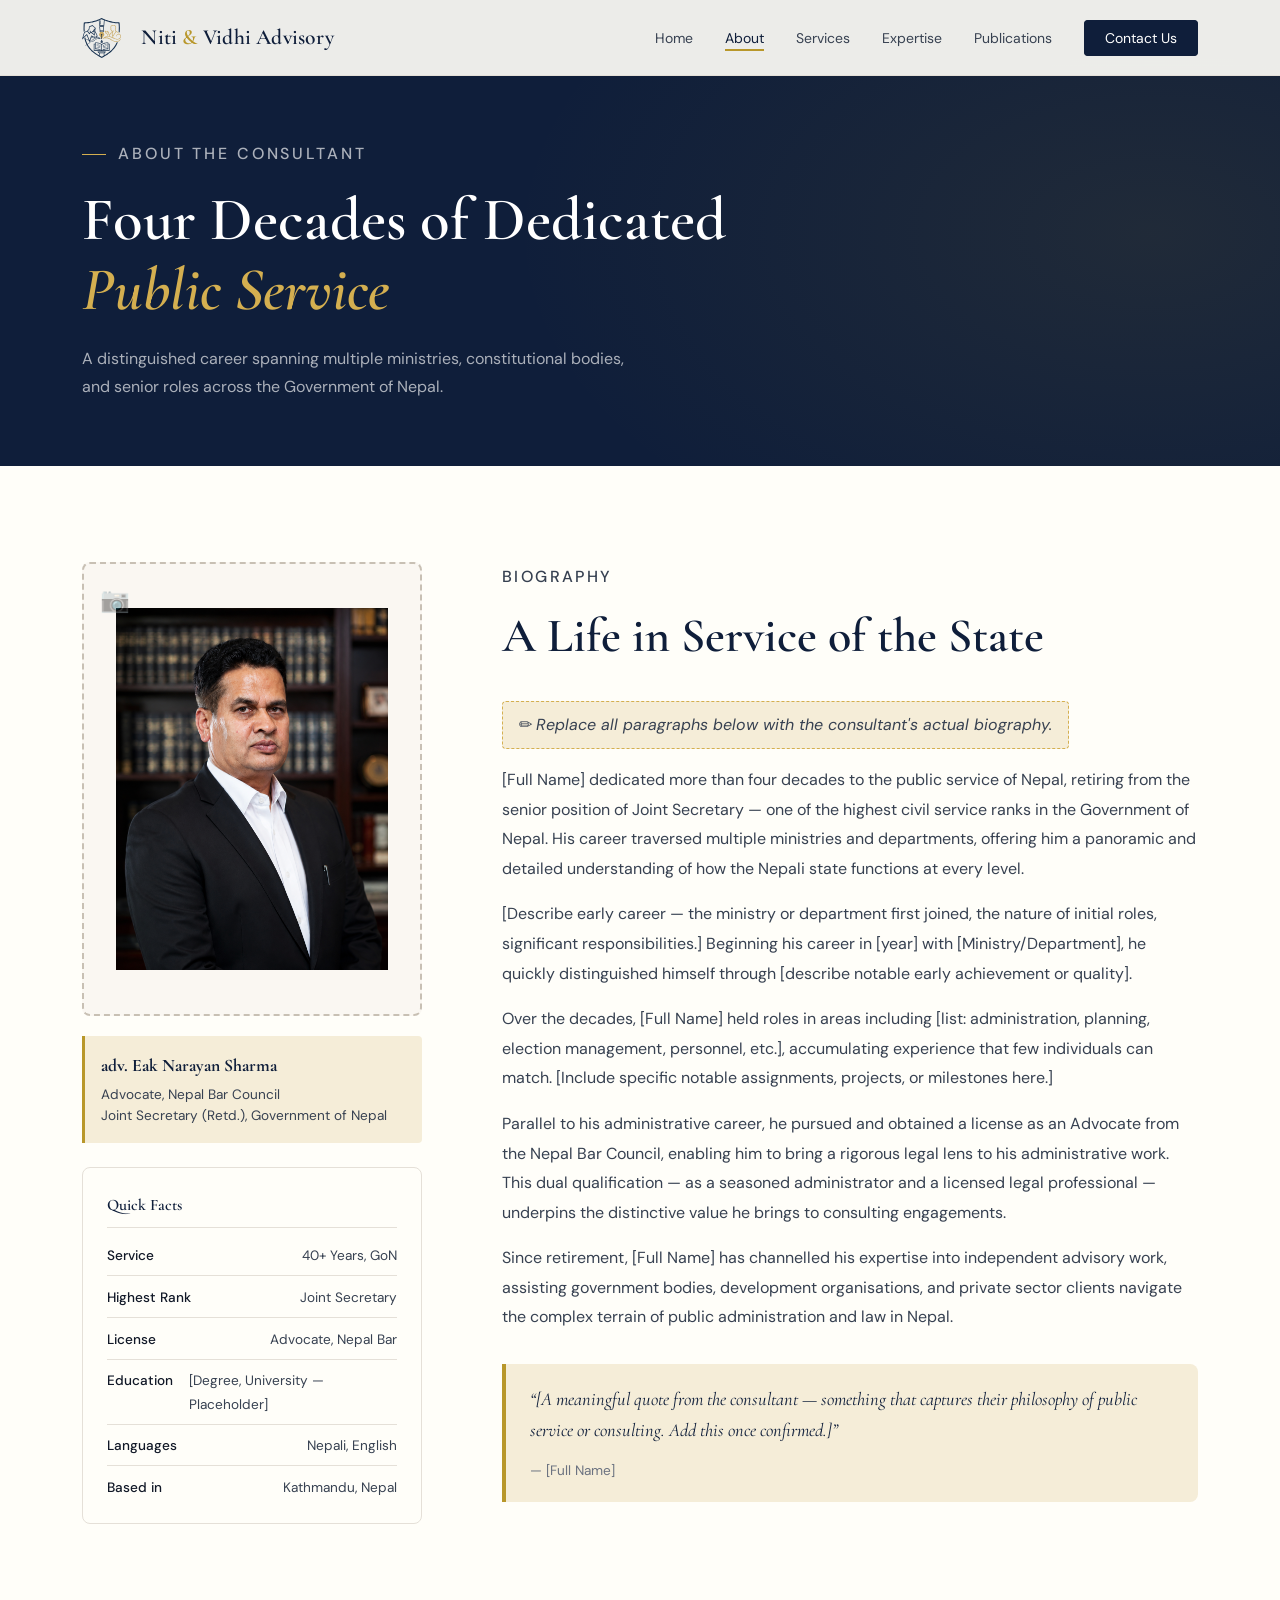
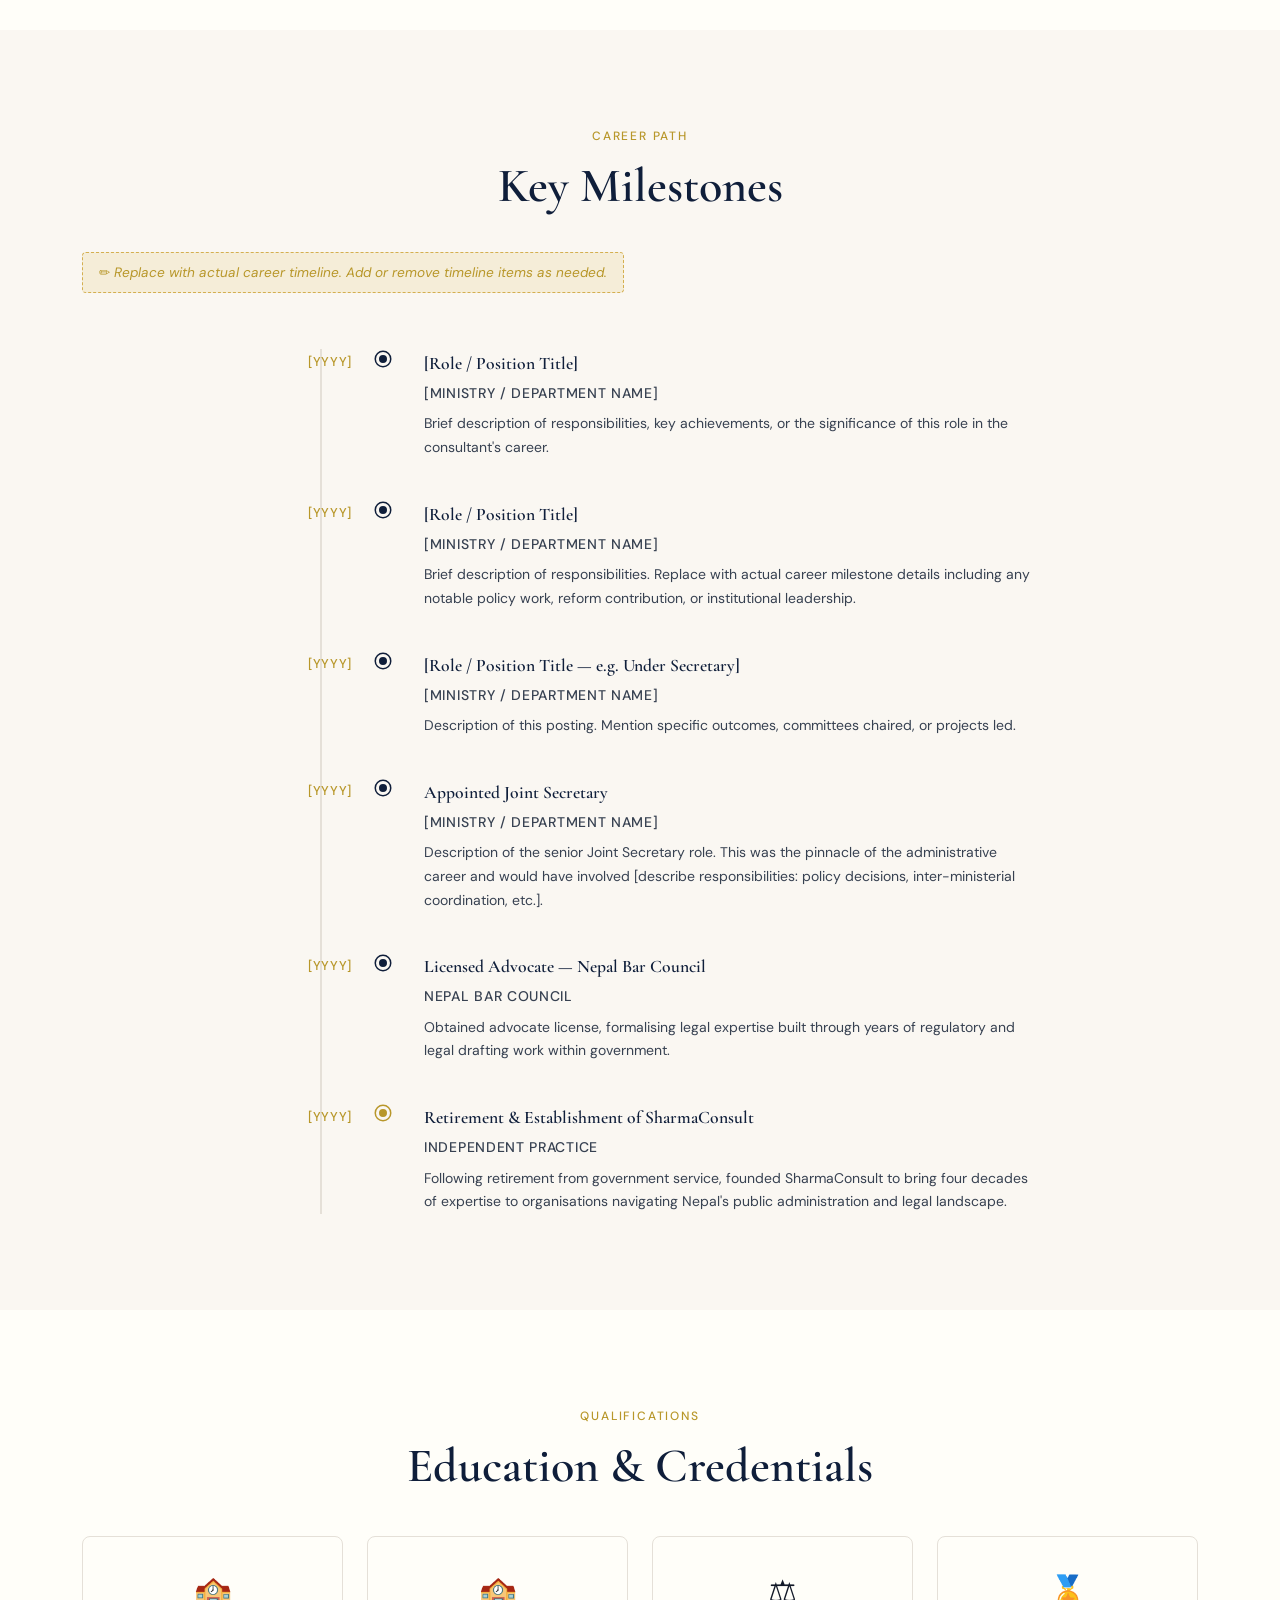
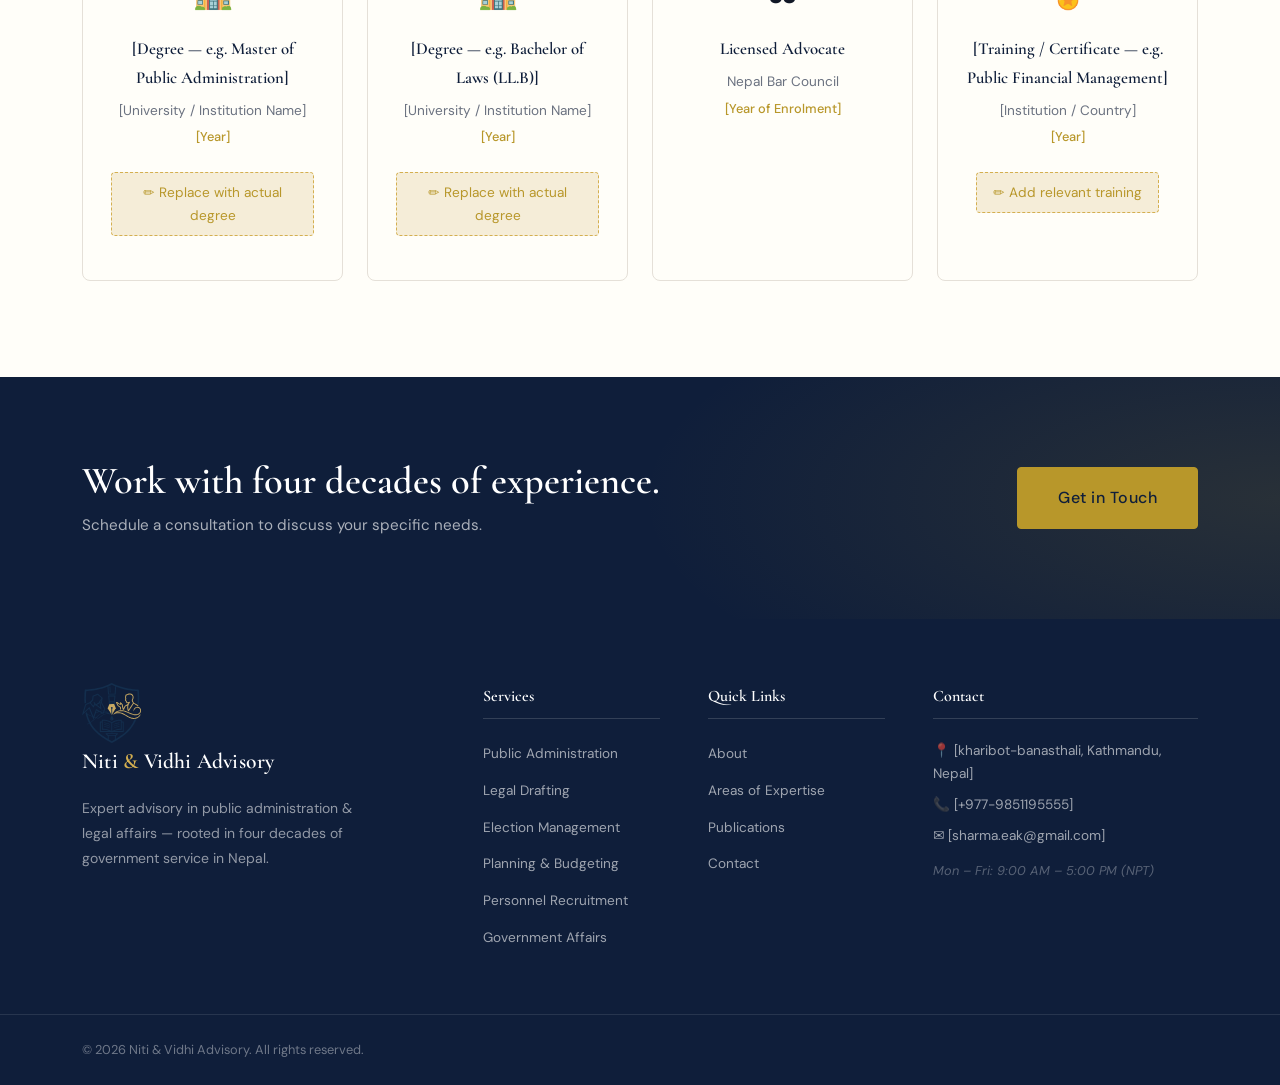
==== pages/about.html @ 0cc8df4c "Add files via upload" ====
<!DOCTYPE html>
<html lang="en">
<head>
  <meta charset="UTF-8" />
  <meta name="viewport" content="width=device-width, initial-scale=1.0" />
  <title>About — Sharma Consult</title>
  <link rel="preconnect" href="https://fonts.googleapis.com" />
  <link href="https://fonts.googleapis.com/css2?family=Cormorant+Garamond:ital,wght@0,400;0,500;0,600;0,700;1,400;1,600&family=DM+Sans:wght@300;400;500&display=swap" rel="stylesheet" />
  <link rel="stylesheet" href="../css/style.css" />
  <link rel="stylesheet" href="../css/pages.css" />
</head>
<body>

  <header class="site-header" id="site-header">
    <nav class="nav-container">
      
      <a href="/index.html" class="logo">
      <img src="/assets/small_logo.svg" alt="Niti & Vidhi Advisory Logo" class="logo-image">
      <span class="logo-text">Niti <span class="logo-accent">&</span> Vidhi Advisory</span>
      </a>
      <!--<a href="index.html" class="logo">
        <span class="logo-mark">&#x2767;</span>
        <span class="logo-text">Sharma<span class="logo-accent">Consult</span></span>
      </a>-->
      <ul class="nav-links" id="nav-links">
        <li><a href="/index.html" class="nav-link active">Home</a></li>
        <li><a href="/pages/about.html" class="nav-link">About</a></li>
        <li><a href="/pages/services.html" class="nav-link">Services</a></li>
        <li><a href="/pages/expertise.html" class="nav-link">Expertise</a></li>
        <li><a href="/pages/publications.html" class="nav-link">Publications</a></li>
        <li><a href="/pages/contact.html" class="nav-link cta-nav">Contact Us</a></li>
      </ul>
      <button class="hamburger" id="hamburger" aria-label="Toggle menu">
        <span></span><span></span><span></span>
      </button>
    </nav>
  </header>

  <main>
    <!-- PAGE BANNER -->
    <section class="page-banner">
      <div class="container">
        <p class="page-banner-label">About the Consultant</p>
        <h1>Four Decades of Dedicated<br /><em style="color: var(--gold-light);">Public Service</em></h1>
        <p>A distinguished career spanning multiple ministries, constitutional bodies, and senior roles across the Government of Nepal.</p>
      </div>
    </section>

    <!-- BIOGRAPHY -->
    <section class="section">
      <div class="container two-col">
        <div class="about-img-col">
          <div class="portrait-placeholder" style="aspect-ratio: 3/4;">
            <div class="portrait-inner">
              <img src="/assets/portrait.png" alt="[adv. Eak Naryan Sharma], Joint Secretary (Retd.)" />
            </div>
          </div>
          <div class="portrait-caption">
            <strong>adv. Eak Narayan Sharma</strong>
            Advocate, Nepal Bar Council<br />
            Joint Secretary (Retd.), Government of Nepal
          </div>

          <!-- SIDEBAR: Quick Facts -->
          <div class="sidebar-card">
            <h4>Quick Facts</h4>
            <ul class="fact-list">
              <li><span class="fact-label">Service</span><span>40+ Years, GoN</span></li>
              <li><span class="fact-label">Highest Rank</span><span>Joint Secretary</span></li>
              <li><span class="fact-label">License</span><span>Advocate, Nepal Bar</span></li>
              <li><span class="fact-label">Education</span><span>[Degree, University — Placeholder]</span></li>
              <li><span class="fact-label">Languages</span><span>Nepali, English</span></li>
              <li><span class="fact-label">Based in</span><span>Kathmandu, Nepal</span></li>
            </ul>
          </div>
        </div>

        <div class="about-text-col">
          <p class="section-label">Biography</p>
          <h2 class="section-heading">A Life in Service of the State</h2>

          <p class="placeholder-note">✏️ <em>Replace all paragraphs below with the consultant's actual biography.</em></p>

          <p>
            [Full Name] dedicated more than four decades to the public service of Nepal, retiring from the senior position of Joint Secretary — one of the highest civil service ranks in the Government of Nepal. His career traversed multiple ministries and departments, offering him a panoramic and detailed understanding of how the Nepali state functions at every level.
          </p>
          <p>
            [Describe early career — the ministry or department first joined, the nature of initial roles, significant responsibilities.] Beginning his career in [year] with [Ministry/Department], he quickly distinguished himself through [describe notable early achievement or quality].
          </p>
          <p>
            Over the decades, [Full Name] held roles in areas including [list: administration, planning, election management, personnel, etc.], accumulating experience that few individuals can match. [Include specific notable assignments, projects, or milestones here.]
          </p>
          <p>
            Parallel to his administrative career, he pursued and obtained a license as an Advocate from the Nepal Bar Council, enabling him to bring a rigorous legal lens to his administrative work. This dual qualification — as a seasoned administrator and a licensed legal professional — underpins the distinctive value he brings to consulting engagements.
          </p>
          <p>
            Since retirement, [Full Name] has channelled his expertise into independent advisory work, assisting government bodies, development organisations, and private sector clients navigate the complex terrain of public administration and law in Nepal.
          </p>

          <blockquote class="pull-quote">
            &ldquo;[A meaningful quote from the consultant — something that captures their philosophy of public service or consulting. Add this once confirmed.]&rdquo;
            <cite>— [Full Name]</cite>
          </blockquote>
        </div>
      </div>
    </section>

    <!-- CAREER TIMELINE -->
    <section class="section bg-muted">
      <div class="container">
        <p class="section-label center">Career Path</p>
        <h2 class="section-heading center">Key Milestones</h2>
        <p class="placeholder-note center">✏️ <em>Replace with actual career timeline. Add or remove timeline items as needed.</em></p>

        <div class="timeline">

          <div class="timeline-item">
            <div class="timeline-year">[YYYY]</div>
            <div class="timeline-dot"></div>
            <div class="timeline-content">
              <h4>[Role / Position Title]</h4>
              <p class="timeline-org">[Ministry / Department Name]</p>
              <p>Brief description of responsibilities, key achievements, or the significance of this role in the consultant's career.</p>
            </div>
          </div>

          <div class="timeline-item">
            <div class="timeline-year">[YYYY]</div>
            <div class="timeline-dot"></div>
            <div class="timeline-content">
              <h4>[Role / Position Title]</h4>
              <p class="timeline-org">[Ministry / Department Name]</p>
              <p>Brief description of responsibilities. Replace with actual career milestone details including any notable policy work, reform contribution, or institutional leadership.</p>
            </div>
          </div>

          <div class="timeline-item">
            <div class="timeline-year">[YYYY]</div>
            <div class="timeline-dot"></div>
            <div class="timeline-content">
              <h4>[Role / Position Title — e.g. Under Secretary]</h4>
              <p class="timeline-org">[Ministry / Department Name]</p>
              <p>Description of this posting. Mention specific outcomes, committees chaired, or projects led.</p>
            </div>
          </div>

          <div class="timeline-item">
            <div class="timeline-year">[YYYY]</div>
            <div class="timeline-dot"></div>
            <div class="timeline-content">
              <h4>Appointed Joint Secretary</h4>
              <p class="timeline-org">[Ministry / Department Name]</p>
              <p>Description of the senior Joint Secretary role. This was the pinnacle of the administrative career and would have involved [describe responsibilities: policy decisions, inter-ministerial coordination, etc.].</p>
            </div>
          </div>

          <div class="timeline-item">
            <div class="timeline-year">[YYYY]</div>
            <div class="timeline-dot"></div>
            <div class="timeline-content">
              <h4>Licensed Advocate — Nepal Bar Council</h4>
              <p class="timeline-org">Nepal Bar Council</p>
              <p>Obtained advocate license, formalising legal expertise built through years of regulatory and legal drafting work within government.</p>
            </div>
          </div>

          <div class="timeline-item timeline-item--last">
            <div class="timeline-year">[YYYY]</div>
            <div class="timeline-dot timeline-dot--gold"></div>
            <div class="timeline-content">
              <h4>Retirement &amp; Establishment of SharmaConsult</h4>
              <p class="timeline-org">Independent Practice</p>
              <p>Following retirement from government service, founded SharmaConsult to bring four decades of expertise to organisations navigating Nepal's public administration and legal landscape.</p>
            </div>
          </div>

        </div>
      </div>
    </section>

    <!-- EDUCATION & CREDENTIALS -->
    <section class="section">
      <div class="container">
        <p class="section-label center">Qualifications</p>
        <h2 class="section-heading center">Education &amp; Credentials</h2>
        <div class="creds-grid">
          <div class="cred-card">
            <div class="cred-icon">&#127979;</div>
            <h4>[Degree — e.g. Master of Public Administration]</h4>
            <p class="cred-inst">[University / Institution Name]</p>
            <p class="cred-year">[Year]</p>
            <p class="placeholder-note">✏️ Replace with actual degree</p>
          </div>
          <div class="cred-card">
            <div class="cred-icon">&#127979;</div>
            <h4>[Degree — e.g. Bachelor of Laws (LL.B)]</h4>
            <p class="cred-inst">[University / Institution Name]</p>
            <p class="cred-year">[Year]</p>
            <p class="placeholder-note">✏️ Replace with actual degree</p>
          </div>
          <div class="cred-card">
            <div class="cred-icon">&#9878;</div>
            <h4>Licensed Advocate</h4>
            <p class="cred-inst">Nepal Bar Council</p>
            <p class="cred-year">[Year of Enrolment]</p>
          </div>
          <div class="cred-card">
            <div class="cred-icon">&#127941;</div>
            <h4>[Training / Certificate — e.g. Public Financial Management]</h4>
            <p class="cred-inst">[Institution / Country]</p>
            <p class="cred-year">[Year]</p>
            <p class="placeholder-note">✏️ Add relevant training</p>
          </div>
        </div>
      </div>
    </section>

    <!-- CTA -->
    <section class="cta-banner">
      <div class="container cta-inner">
        <div>
          <h2 class="cta-heading">Work with four decades of experience.</h2>
          <p class="cta-sub">Schedule a consultation to discuss your specific needs.</p>
        </div>
        <a href="contact.html" class="btn btn-primary btn-large">Get in Touch</a>
      </div>
    </section>
  </main>

  <footer class="site-footer">
    <div class="container footer-grid">
      <div class="footer-brand">
        <a href="/index.html" class="logo-footer">
          <img src="/assets/small_logo.svg" alt="Niti & Vidhi Advisory Logo" class="logo-image-footer">
          <span class="logo-text">Niti <span class="logo-accent">&</span> Vidhi Advisory</span>
        </a>      
        <p class="footer-tagline">Expert advisory in public administration &amp; legal affairs — rooted in four decades of government service in Nepal.</p>
      </div>
      <div class="footer-col">
        <h4>Services</h4>
        <ul>
          <li><a href="/pages/services.html#administration">Public Administration</a></li>
          <li><a href="/pages/services.html#legal">Legal Drafting</a></li>
          <li><a href="/pages/services.html#election">Election Management</a></li>
          <li><a href="/pages/services.html#planning">Planning &amp; Budgeting</a></li>
          <li><a href="/pages/services.html#recruitment">Personnel Recruitment</a></li>
          <li><a href="/pages/services.html#government-affairs">Government Affairs</a></li>
        </ul>
      </div>
      <div class="footer-col">
        <h4>Quick Links</h4>
        <ul>
          <li><a href="/pages/about.html">About</a></li>
          <li><a href="/pages/expertise.html">Areas of Expertise</a></li>
          <li><a href="/pages/publications.html">Publications</a></li>
          <li><a href="/pages/contact.html">Contact</a></li>
        </ul>
      </div>
      <div class="footer-col footer-contact">
        <h4>Contact</h4>
        <p>&#128205; [kharibot-banasthali, Kathmandu, Nepal]</p>
        <p>&#128222; [+977-9851195555]</p>
        <p>&#9993; [sharma.eak@gmail.com]</p>
        <p class="footer-hours">Mon – Fri: 9:00 AM – 5:00 PM (NPT)</p>
      </div>
    </div>
    <div class="footer-bottom">
      <div class="container footer-bottom-inner">
        <p>&copy; 2026 Niti & Vidhi Advisory. All rights reserved.</p>
    
      </div>
    </div>
  </footer>

  <script src="../js/main.js"></script>
</body>
</html>
---- css/style.css ----
/* ============================================================
   NEPGOV CONSULT — Main Stylesheet
   Aesthetic: Refined Editorial | Deep Navy × Warm Gold
   Fonts: Cormorant Garamond (headings) + DM Sans (body)
   ============================================================ */

/* ---- RESET & BASE ---- */
*, *::before, *::after { box-sizing: border-box; margin: 0; padding: 0; }

:root {
  --navy:        #0F1E3A;
  --navy-mid:    #1A3160;
  --navy-light:  #253E72;
  --gold:        #B8972A;
  --gold-light:  #D4AF50;
  --gold-pale:   #F5EDD8;
  --cream:       #FAF7F2;
  --warm-white:  #FFFEF9;
  --text-dark:   #111827;
  --text-mid:    #374151;
  --text-muted:  #6B7280;
  --border:      #E5E0D8;
  --border-dark: #C8C0B4;

  --ff-serif: 'Cormorant Garamond', Georgia, serif;
  --ff-sans:  'DM Sans', system-ui, sans-serif;

  --section-pad: 6rem 0;
  --container-max: 1180px;
  --nav-h: 76px;

  --radius-sm: 4px;
  --radius-md: 8px;
  --radius-lg: 16px;

  --shadow-sm:  0 2px 8px rgba(15,30,58,0.08);
  --shadow-md:  0 6px 24px rgba(15,30,58,0.12);
  --shadow-lg:  0 16px 48px rgba(15,30,58,0.16);

  --transition: 0.28s cubic-bezier(0.4, 0, 0.2, 1);
}

html { scroll-behavior: smooth; font-size: 16px; }

.logo {
  display: flex;
  align-items: center; /* Centers the logo image and text vertically */
  text-decoration: none;
}

.logo-image {
  height: 40px;       /* Adjust this height to match your navbar size */
  width: auto;        /* Keeps the aspect ratio perfectly proportional */
  margin-right: 12px; /* Adds a clean space between the logo and the text */
}
.logo-image-footer {
  height: 60px;       /* Adjust this height to match your navbar size */
  width: auto;        /* Keeps the aspect ratio perfectly proportional */;
}

body {
  font-family: var(--ff-sans);
  color: var(--text-dark);
  background: var(--warm-white);
  line-height: 1.7;
  -webkit-font-smoothing: antialiased;
}

img { max-width: 100%; display: block; }
a { color: inherit; text-decoration: none; }
ul { list-style: none; }

/* ---- UTILITY ---- */
.container {
  max-width: var(--container-max);
  margin: 0 auto;
  padding: 0 2rem;
}
.section { padding: var(--section-pad); }
.bg-muted { background: var(--cream); }
.center { text-align: center; }

.section-label {
  font-family: var(--ff-sans);
  font-size: 0.75rem;
  font-weight: 500;
  letter-spacing: 0.15em;
  text-transform: uppercase;
  color: var(--gold);
  margin-bottom: 0.75rem;
  display: block;
}
.section-heading {
  font-family: var(--ff-serif);
  font-size: clamp(2rem, 4vw, 3rem);
  font-weight: 600;
  color: var(--navy);
  line-height: 1.2;
  margin-bottom: 1.25rem;
}
.section-intro {
  font-size: 1.05rem;
  color: var(--text-mid);
  max-width: 600px;
  margin: 0 auto 3rem;
}

.placeholder-note {
  font-size: 0.85rem;
  color: var(--gold);
  background: var(--gold-pale);
  border: 1px dashed var(--gold-light);
  border-radius: var(--radius-sm);
  padding: 0.5rem 1rem;
  margin: 1rem 0;
  display: inline-block;
}

/* ---- BUTTONS ---- */
.btn {
  display: inline-flex;
  align-items: center;
  gap: 0.4rem;
  font-family: var(--ff-sans);
  font-size: 0.9rem;
  font-weight: 500;
  letter-spacing: 0.03em;
  padding: 0.75rem 1.75rem;
  border-radius: var(--radius-sm);
  border: 1.5px solid transparent;
  cursor: pointer;
  transition: var(--transition);
  white-space: nowrap;
}
.btn-primary {
  background: var(--navy);
  color: #fff;
  border-color: var(--navy);
}
.btn-primary:hover {
  background: var(--navy-mid);
  border-color: var(--navy-mid);
  box-shadow: var(--shadow-md);
  transform: translateY(-2px);
}
.btn-ghost {
  background: transparent;
  color: var(--navy);
  border-color: var(--navy);
}
.btn-ghost:hover {
  background: var(--navy);
  color: #fff;
  transform: translateY(-2px);
}
.btn-outline {
  background: transparent;
  color: var(--gold);
  border-color: var(--gold);
}
.btn-outline:hover {
  background: var(--gold);
  color: #fff;
  transform: translateY(-2px);
}
.btn-large { padding: 1rem 2.5rem; font-size: 1rem; }

/* ============================================================
   NAVIGATION
   ============================================================ */
.site-header {
  position: fixed;
  top: 0; left: 0; right: 0;
  z-index: 100;
  height: var(--nav-h);
  background: rgba(255,254,249,0.92);
  backdrop-filter: blur(12px);
  border-bottom: 1px solid var(--border);
  transition: box-shadow var(--transition);
}
.site-header.scrolled { box-shadow: var(--shadow-sm); }

.nav-container {
  max-width: var(--container-max);
  margin: 0 auto;
  padding: 0 2rem;
  height: 100%;
  display: flex;
  align-items: center;
  justify-content: space-between;
}

.logo {
  display: flex;
  align-items: center;
  gap: 0.5rem;
  text-decoration: none;
}
.logo-mark {
  font-size: 1.4rem;
  color: var(--gold);
  line-height: 1;
}
.logo-text {
  font-family: var(--ff-serif);
  font-size: 1.35rem;
  font-weight: 600;
  color: var(--navy);
  letter-spacing: 0.01em;
}
.logo-accent { color: var(--gold); }
.logo-footer .logo-text { color: #fff; }
.logo-footer .logo-mark { color: var(--gold-light); }
.logo-footer .logo-accent { color: var(--gold-light); }

.nav-links {
  display: flex;
  align-items: center;
  gap: 2rem;
}
.nav-link {
  font-size: 0.875rem;
  font-weight: 400;
  color: var(--text-mid);
  position: relative;
  transition: color var(--transition);
}
.nav-link::after {
  content: '';
  position: absolute;
  bottom: -4px; left: 0; right: 0;
  height: 1.5px;
  background: var(--gold);
  transform: scaleX(0);
  transition: transform var(--transition);
  transform-origin: left;
}
.nav-link:hover, .nav-link.active { color: var(--navy); }
.nav-link:hover::after, .nav-link.active::after { transform: scaleX(1); }
.cta-nav {
  color: #fff !important;
  background: var(--navy);
  padding: 0.5rem 1.25rem;
  border-radius: var(--radius-sm);
  border: 1px solid var(--navy);
}
.cta-nav::after { display: none; }
.cta-nav:hover { background: var(--navy-mid) !important; color: #fff !important; }

.hamburger {
  display: none;
  flex-direction: column;
  gap: 5px;
  background: none;
  border: none;
  cursor: pointer;
  padding: 4px;
}
.hamburger span {
  display: block;
  width: 24px;
  height: 2px;
  background: var(--navy);
  transition: var(--transition);
  transform-origin: center;
}
.hamburger.open span:nth-child(1) { transform: rotate(45deg) translate(5px, 5px); }
.hamburger.open span:nth-child(2) { opacity: 0; }
.hamburger.open span:nth-child(3) { transform: rotate(-45deg) translate(5px, -5px); }

/* ============================================================
   HERO
   ============================================================ */
.hero {
  min-height: 100vh;
  background: var(--navy);
  display: flex;
  align-items: center;
  justify-content: center;
  position: relative;
  overflow: hidden;
  padding: calc(var(--nav-h) + 4rem) 2rem 6rem;
}

.hero::before {
  content: '';
  position: absolute;
  inset: 0;
  background:
    radial-gradient(ellipse 60% 50% at 80% 50%, rgba(184,151,42,0.12) 0%, transparent 70%),
    radial-gradient(ellipse 40% 60% at 10% 80%, rgba(37,62,114,0.6) 0%, transparent 60%);
}

/* Decorative line pattern */
.hero::after {
  content: '';
  position: absolute;
  top: 0; left: 0; right: 0; bottom: 0;
  background-image: repeating-linear-gradient(
    0deg,
    rgba(255,255,255,0.02) 0px,
    rgba(255,255,255,0.02) 1px,
    transparent 1px,
    transparent 80px
  );
  pointer-events: none;
}

.hero-bg-text {
  position: absolute;
  right: -2%;
  top: 50%;
  transform: translateY(-50%);
  font-family: var(--ff-serif);
  font-size: clamp(100px, 16vw, 220px);
  font-weight: 700;
  color: rgba(255,255,255,0.03);
  letter-spacing: -0.03em;
  pointer-events: none;
  user-select: none;
  line-height: 1;
}

.hero-content {
  max-width: 760px;
  position: relative;
  z-index: 2;
  animation: heroFadeIn 1s ease both;
}

@keyframes heroFadeIn {
  from { opacity: 0; transform: translateY(24px); }
  to   { opacity: 1; transform: translateY(0); }
}

.hero-tagline {
  font-size: 0.75rem;
  letter-spacing: 0.18em;
  text-transform: uppercase;
  color: var(--gold-light);
  font-weight: 500;
  margin-bottom: 1.5rem;
  display: flex;
  align-items: center;
  gap: 0.75rem;
}
.hero-tagline::before {
  content: '';
  display: inline-block;
  width: 32px;
  height: 1.5px;
  background: var(--gold-light);
}

.hero-heading {
  font-family: var(--ff-serif);
  font-size: clamp(2.8rem, 6vw, 5rem);
  font-weight: 600;
  color: #fff;
  line-height: 1.1;
  margin-bottom: 1.5rem;
  letter-spacing: -0.01em;
}
.hero-heading em {
  font-style: italic;
  color: var(--gold-light);
}

.hero-sub {
  font-size: 1.05rem;
  color: rgba(255,255,255,0.7);
  max-width: 560px;
  line-height: 1.8;
  margin-bottom: 2.5rem;
}

.hero-actions {
  display: flex;
  gap: 1rem;
  flex-wrap: wrap;
}
.hero-actions .btn-primary {
  background: var(--gold);
  border-color: var(--gold);
  color: var(--navy);
  font-weight: 500;
}
.hero-actions .btn-primary:hover {
  background: var(--gold-light);
  border-color: var(--gold-light);
}
.hero-actions .btn-ghost {
  border-color: rgba(255,255,255,0.4);
  color: #fff;
}
.hero-actions .btn-ghost:hover {
  background: rgba(255,255,255,0.1);
  border-color: rgba(255,255,255,0.7);
}

.hero-scroll-indicator {
  position: absolute;
  bottom: 2.5rem;
  left: 50%;
  transform: translateX(-50%);
  display: flex;
  flex-direction: column;
  align-items: center;
  gap: 0.5rem;
  z-index: 2;
}
.hero-scroll-indicator span {
  font-size: 0.65rem;
  letter-spacing: 0.15em;
  text-transform: uppercase;
  color: rgba(255,255,255,0.4);
}
.scroll-line {
  width: 1px;
  height: 48px;
  background: linear-gradient(to bottom, rgba(255,255,255,0.3), transparent);
  animation: scrollPulse 2s ease infinite;
}
@keyframes scrollPulse {
  0%, 100% { opacity: 0.3; transform: scaleY(1); }
  50%       { opacity: 0.7; transform: scaleY(1.1); }
}

/* ============================================================
   CREDENTIAL STRIP
   ============================================================ */
.credential-strip {
  background: var(--gold-pale);
  border-top: 1px solid var(--border);
  border-bottom: 1px solid var(--border);
  padding: 2rem 0;
}
.strip-inner {
  max-width: var(--container-max);
  margin: 0 auto;
  padding: 0 2rem;
  display: flex;
  align-items: center;
  justify-content: center;
  flex-wrap: wrap;
  gap: 2rem;
}
.credential-item {
  display: flex;
  flex-direction: column;
  align-items: center;
  text-align: center;
}
.cred-number {
  font-family: var(--ff-serif);
  font-size: 1.6rem;
  font-weight: 600;
  color: var(--navy);
  line-height: 1.2;
}
.cred-label {
  font-size: 0.75rem;
  font-weight: 500;
  letter-spacing: 0.08em;
  text-transform: uppercase;
  color: var(--text-muted);
  margin-top: 0.2rem;
}
.credential-divider {
  width: 1px;
  height: 40px;
  background: var(--border-dark);
}

/* ============================================================
   ABOUT SNAPSHOT
   ============================================================ */
.two-col {
  display: grid;
  grid-template-columns: 340px 1fr;
  gap: 5rem;
  align-items: start;
}

.portrait-placeholder {
  aspect-ratio: 3/4;
  background: var(--cream);
  border: 2px dashed var(--border-dark);
  border-radius: var(--radius-md);
  display: flex;
  align-items: center;
  justify-content: center;
  position: relative;
  overflow: hidden;
}
.portrait-placeholder::before {
  content: '📷';
  position: absolute;
  top: 1rem; left: 1rem;
  font-size: 1.5rem;
  opacity: 0.4;
}
.portrait-inner {
  text-align: center;
  padding: 2rem;
}
.portrait-hint {
  font-family: var(--ff-serif);
  font-size: 1.1rem;
  color: var(--text-muted);
  margin-bottom: 0.5rem;
}
.portrait-hint-small {
  font-size: 0.75rem;
  color: var(--text-muted);
  opacity: 0.7;
}
.portrait-caption {
  margin-top: 1.25rem;
  font-size: 0.85rem;
  color: var(--text-mid);
  line-height: 1.6;
  padding: 1rem;
  border-left: 3px solid var(--gold);
  background: var(--gold-pale);
  border-radius: 0 var(--radius-sm) var(--radius-sm) 0;
}
.portrait-caption strong {
  display: block;
  font-family: var(--ff-serif);
  font-size: 1.1rem;
  color: var(--navy);
  margin-bottom: 0.25rem;
}

.about-text-col p {
  color: var(--text-mid);
  margin-bottom: 1rem;
  font-size: 1rem;
  line-height: 1.85;
}
.about-text-col .btn { margin-top: 1rem; }

/* ============================================================
   SERVICES GRID
   ============================================================ */
.services-grid {
  display: grid;
  grid-template-columns: repeat(auto-fit, minmax(300px, 1fr));
  gap: 1.5rem;
}

.service-card {
  background: var(--warm-white);
  border: 1px solid var(--border);
  border-radius: var(--radius-md);
  padding: 2rem;
  display: block;
  transition: var(--transition);
  position: relative;
  overflow: hidden;
}
.service-card::before {
  content: '';
  position: absolute;
  bottom: 0; left: 0; right: 0;
  height: 3px;
  background: linear-gradient(to right, var(--navy), var(--gold));
  transform: scaleX(0);
  transform-origin: left;
  transition: transform var(--transition);
}
.service-card:hover {
  border-color: var(--navy-light);
  box-shadow: var(--shadow-md);
  transform: translateY(-4px);
}
.service-card:hover::before { transform: scaleX(1); }

.service-icon {
  font-size: 0.75rem;
  color: var(--gold);
  margin-bottom: 1rem;
}
.service-card h3 {
  font-family: var(--ff-serif);
  font-size: 1.35rem;
  font-weight: 600;
  color: var(--navy);
  margin-bottom: 0.75rem;
}
.service-card p {
  font-size: 0.9rem;
  color: var(--text-mid);
  line-height: 1.7;
  margin-bottom: 1.25rem;
}
.card-link {
  font-size: 0.8rem;
  font-weight: 500;
  color: var(--gold);
  letter-spacing: 0.03em;
  transition: letter-spacing var(--transition);
}
.service-card:hover .card-link { letter-spacing: 0.08em; }

/* ============================================================
   WHY US
   ============================================================ */
.why-grid {
  display: grid;
  grid-template-columns: repeat(auto-fit, minmax(240px, 1fr));
  gap: 2.5rem;
  margin-top: 3rem;
}
.why-item {
  padding-top: 1.5rem;
  border-top: 2px solid var(--border);
  transition: border-color var(--transition);
}
.why-item:hover { border-color: var(--gold); }
.why-num {
  font-family: var(--ff-serif);
  font-size: 2.5rem;
  font-weight: 600;
  color: var(--gold-pale);
  line-height: 1;
  margin-bottom: 0.5rem;
  -webkit-text-stroke: 1px var(--gold);
}
.why-item h4 {
  font-family: var(--ff-serif);
  font-size: 1.2rem;
  font-weight: 600;
  color: var(--navy);
  margin-bottom: 0.75rem;
}
.why-item p {
  font-size: 0.9rem;
  color: var(--text-mid);
  line-height: 1.7;
}

/* ============================================================
   SECTORS
   ============================================================ */
.sectors-grid {
  display: flex;
  flex-wrap: wrap;
  gap: 0.75rem;
  justify-content: center;
  margin-top: 2rem;
}
.sector-pill {
  padding: 0.5rem 1.25rem;
  border: 1.5px solid var(--navy-light);
  border-radius: 100px;
  font-size: 0.85rem;
  font-weight: 500;
  color: var(--navy);
  background: var(--warm-white);
  transition: var(--transition);
  cursor: default;
}
.sector-pill:hover {
  background: var(--navy);
  color: #fff;
  border-color: var(--navy);
  transform: translateY(-2px);
}

/* ============================================================
   TESTIMONIALS
   ============================================================ */
.testimonials-grid {
  display: grid;
  grid-template-columns: repeat(auto-fit, minmax(280px, 1fr));
  gap: 1.5rem;
  margin-top: 2.5rem;
}
.testimonial-card {
  background: var(--cream);
  border: 1px solid var(--border);
  border-radius: var(--radius-md);
  padding: 2rem;
  position: relative;
}
.quote-mark {
  font-family: var(--ff-serif);
  font-size: 4rem;
  font-weight: 700;
  color: var(--gold-light);
  line-height: 0.8;
  margin-bottom: 1rem;
  display: block;
  opacity: 0.6;
}
.testimonial-text {
  font-size: 0.95rem;
  color: var(--text-mid);
  line-height: 1.8;
  font-style: italic;
  margin-bottom: 1.5rem;
}
.testimonial-author {
  display: flex;
  align-items: center;
  gap: 0.75rem;
}
.author-avatar {
  width: 40px;
  height: 40px;
  border-radius: 50%;
  background: var(--navy);
  color: #fff;
  display: flex;
  align-items: center;
  justify-content: center;
  font-size: 0.7rem;
  font-weight: 500;
  flex-shrink: 0;
}
.testimonial-author strong {
  display: block;
  font-size: 0.9rem;
  font-weight: 500;
  color: var(--navy);
}
.testimonial-author span {
  font-size: 0.8rem;
  color: var(--text-muted);
}

/* ============================================================
   INSIGHTS
   ============================================================ */
.insights-header {
  display: flex;
  align-items: flex-end;
  justify-content: space-between;
  margin-bottom: 2.5rem;
  gap: 1rem;
  flex-wrap: wrap;
}
.insights-header .section-heading { margin-bottom: 0; }
.insights-grid {
  display: grid;
  grid-template-columns: repeat(auto-fit, minmax(280px, 1fr));
  gap: 1.5rem;
}
.insight-card {
  background: var(--warm-white);
  border: 1px solid var(--border);
  border-radius: var(--radius-md);
  padding: 1.75rem;
  transition: var(--transition);
}
.insight-card:hover {
  border-color: var(--navy-light);
  box-shadow: var(--shadow-sm);
  transform: translateY(-3px);
}
.insight-tag {
  display: inline-block;
  font-size: 0.7rem;
  font-weight: 500;
  letter-spacing: 0.1em;
  text-transform: uppercase;
  color: var(--gold);
  background: var(--gold-pale);
  padding: 0.25rem 0.75rem;
  border-radius: 100px;
  margin-bottom: 1rem;
}
.insight-title {
  font-family: var(--ff-serif);
  font-size: 1.2rem;
  font-weight: 600;
  color: var(--navy);
  line-height: 1.3;
  margin-bottom: 0.75rem;
}
.insight-excerpt {
  font-size: 0.875rem;
  color: var(--text-mid);
  line-height: 1.75;
  margin-bottom: 1.25rem;
}
.insight-meta {
  display: flex;
  align-items: center;
  justify-content: space-between;
  font-size: 0.8rem;
  color: var(--text-muted);
}
.read-more {
  color: var(--gold);
  font-weight: 500;
  transition: letter-spacing var(--transition);
}
.read-more:hover { letter-spacing: 0.05em; }

/* ============================================================
   CTA BANNER
   ============================================================ */
.cta-banner {
  background: var(--navy);
  padding: 5rem 0;
  position: relative;
  overflow: hidden;
}
.cta-banner::before {
  content: '';
  position: absolute;
  inset: 0;
  background: radial-gradient(ellipse 50% 100% at 100% 50%, rgba(184,151,42,0.15), transparent);
}
.cta-inner {
  display: flex;
  align-items: center;
  justify-content: space-between;
  gap: 2rem;
  flex-wrap: wrap;
  position: relative;
}
.cta-heading {
  font-family: var(--ff-serif);
  font-size: clamp(1.6rem, 3vw, 2.4rem);
  font-weight: 600;
  color: #fff;
  line-height: 1.25;
  margin-bottom: 0.5rem;
}
.cta-sub {
  font-size: 0.95rem;
  color: rgba(255,255,255,0.65);
}
.cta-banner .btn-primary {
  background: var(--gold);
  border-color: var(--gold);
  color: var(--navy);
  flex-shrink: 0;
}
.cta-banner .btn-primary:hover {
  background: var(--gold-light);
  border-color: var(--gold-light);
}

/* ============================================================
   FOOTER
   ============================================================ */
.site-footer {
  background: var(--navy);
  color: rgba(255,255,255,0.75);
}
.footer-grid {
  display: grid;
  grid-template-columns: 2fr 1fr 1fr 1.5fr;
  gap: 3rem;
  padding: 4rem 2rem;
}
.footer-brand .footer-tagline {
  font-size: 0.875rem;
  line-height: 1.8;
  color: rgba(255,255,255,0.55);
  margin-top: 1rem;
  max-width: 280px;
}
.footer-col h4 {
  font-family: var(--ff-serif);
  font-size: 1rem;
  font-weight: 600;
  color: #fff;
  margin-bottom: 1.25rem;
  padding-bottom: 0.5rem;
  border-bottom: 1px solid rgba(255,255,255,0.15);
}
.footer-col ul { display: flex; flex-direction: column; gap: 0.6rem; }
.footer-col ul li a {
  font-size: 0.85rem;
  color: rgba(255,255,255,0.6);
  transition: color var(--transition);
}
.footer-col ul li a:hover { color: var(--gold-light); }
.footer-contact p {
  font-size: 0.85rem;
  margin-bottom: 0.5rem;
  color: rgba(255,255,255,0.6);
}
.footer-hours {
  margin-top: 0.75rem !important;
  font-size: 0.8rem !important;
  font-style: italic;
  opacity: 0.5;
}
.footer-bottom {
  border-top: 1px solid rgba(255,255,255,0.1);
  padding: 1.5rem 0;
}
.footer-bottom-inner {
  display: flex;
  align-items: center;
  justify-content: space-between;
  flex-wrap: wrap;
  gap: 1rem;
}
.footer-bottom p { font-size: 0.8rem; color: rgba(255,255,255,0.4); }
.footer-disclaimer { font-style: italic; color: var(--gold-light) !important; opacity: 0.7; }

/* ============================================================
   PAGE BANNER (used by inner pages)
   ============================================================ */
.page-banner {
  background: var(--navy);
  padding: calc(var(--nav-h) + 4rem) 0 4rem;
  position: relative;
  overflow: hidden;
}
.page-banner::before {
  content: '';
  position: absolute;
  inset: 0;
  background: radial-gradient(ellipse 50% 80% at 90% 50%, rgba(184,151,42,0.1), transparent);
}
.page-banner .container { position: relative; }
.page-banner-label {
  font-size: 0.7rem;
  letter-spacing: 0.18em;
  text-transform: uppercase;
  color: var(--gold-light);
  font-weight: 500;
  margin-bottom: 1rem;
  display: flex;
  align-items: center;
  gap: 0.75rem;
}
.page-banner-label::before {
  content: '';
  display: inline-block;
  width: 24px; height: 1.5px;
  background: var(--gold-light);
}
.page-banner h1 {
  font-family: var(--ff-serif);
  font-size: clamp(2.2rem, 5vw, 3.8rem);
  font-weight: 600;
  color: #fff;
  line-height: 1.15;
  max-width: 700px;
  margin-bottom: 1.25rem;
}
.page-banner p {
  font-size: 1rem;
  color: rgba(255,255,255,0.65);
  max-width: 560px;
  line-height: 1.8;
}

/* ============================================================
   RESPONSIVE
   ============================================================ */
@media (max-width: 960px) {
  .two-col { grid-template-columns: 1fr; }
  .about-img-col { max-width: 360px; }
  .footer-grid { grid-template-columns: 1fr 1fr; }
  .footer-brand { grid-column: 1 / -1; }
}

@media (max-width: 768px) {
  :root { --section-pad: 4rem 0; }

  .hamburger { display: flex; }

  .nav-links {
    position: fixed;
    top: var(--nav-h);
    left: 0; right: 0;
    background: var(--warm-white);
    flex-direction: column;
    padding: 2rem;
    gap: 1.25rem;
    border-bottom: 1px solid var(--border);
    box-shadow: var(--shadow-md);
    transform: translateY(-120%);
    opacity: 0;
    transition: transform var(--transition), opacity var(--transition);
    pointer-events: none;
  }
  .nav-links.open {
    transform: translateY(0);
    opacity: 1;
    pointer-events: all;
  }
  .cta-nav { width: fit-content; }

  .hero { padding: calc(var(--nav-h) + 3rem) 1.5rem 4rem; }
  .hero-bg-text { font-size: 80px; opacity: 0.02; }

  .strip-inner { gap: 1.25rem; }
  .credential-divider { display: none; }

  .footer-grid { grid-template-columns: 1fr; gap: 2rem; padding: 3rem 1.5rem; }
  .cta-inner { flex-direction: column; text-align: center; }
  .cta-inner .btn { width: 100%; justify-content: center; }
}

@media (max-width: 480px) {
  .hero-actions { flex-direction: column; }
  .hero-actions .btn { text-align: center; justify-content: center; }
  .services-grid { grid-template-columns: 1fr; }
  .testimonials-grid { grid-template-columns: 1fr; }
}
---- css/pages.css ----
/* ============================================================
   NEPGOV CONSULT — Inner Pages Stylesheet (pages.css)
   ============================================================ */

/* ---- SIDEBAR CARD (About page) ---- */
.sidebar-card {
  background: var(--warm-white);
  border: 1px solid var(--border);
  border-radius: var(--radius-md);
  padding: 1.5rem;
  margin-top: 1.5rem;
}
.sidebar-card h4 {
  font-family: var(--ff-serif);
  font-size: 1rem;
  font-weight: 600;
  color: var(--navy);
  margin-bottom: 1rem;
  padding-bottom: 0.5rem;
  border-bottom: 1px solid var(--border);
}
.fact-list { display: flex; flex-direction: column; gap: 0.6rem; }
.fact-list li {
  display: flex;
  justify-content: space-between;
  gap: 1rem;
  font-size: 0.85rem;
  color: var(--text-mid);
  padding-bottom: 0.5rem;
  border-bottom: 1px solid var(--border);
}
.fact-list li:last-child { border-bottom: none; padding-bottom: 0; }
.fact-label {
  font-weight: 500;
  color: var(--text-dark);
  flex-shrink: 0;
}

/* ---- PULL QUOTE ---- */
.pull-quote {
  border-left: 4px solid var(--gold);
  padding: 1.25rem 1.5rem;
  margin: 2rem 0;
  background: var(--gold-pale);
  border-radius: 0 var(--radius-md) var(--radius-md) 0;
  font-family: var(--ff-serif);
  font-size: 1.15rem;
  font-style: italic;
  color: var(--navy);
  line-height: 1.7;
}
.pull-quote cite {
  display: block;
  margin-top: 0.75rem;
  font-size: 0.85rem;
  font-style: normal;
  font-family: var(--ff-sans);
  color: var(--text-muted);
}

/* ---- TIMELINE (About page) ---- */
.timeline {
  position: relative;
  padding-left: 2rem;
  max-width: 800px;
  margin: 2.5rem auto 0;
}
.timeline::before {
  content: '';
  position: absolute;
  left: 80px;
  top: 0; bottom: 0;
  width: 1.5px;
  background: var(--border);
}
.timeline-item {
  display: grid;
  grid-template-columns: 80px 24px 1fr;
  gap: 0 1.5rem;
  margin-bottom: 2.5rem;
  position: relative;
}
.timeline-item--last { margin-bottom: 0; }
.timeline-year {
  font-size: 0.8rem;
  font-weight: 500;
  color: var(--gold);
  letter-spacing: 0.05em;
  padding-top: 0.15rem;
  text-align: right;
}
.timeline-dot {
  width: 14px;
  height: 14px;
  border-radius: 50%;
  background: var(--navy);
  border: 3px solid var(--cream);
  box-shadow: 0 0 0 1.5px var(--navy);
  margin-top: 0.2rem;
  flex-shrink: 0;
}
.timeline-dot--gold {
  background: var(--gold);
  box-shadow: 0 0 0 1.5px var(--gold);
}
.timeline-content h4 {
  font-family: var(--ff-serif);
  font-size: 1.1rem;
  font-weight: 600;
  color: var(--navy);
  margin-bottom: 0.2rem;
}
.timeline-org {
  font-size: 0.8rem;
  font-weight: 500;
  letter-spacing: 0.05em;
  text-transform: uppercase;
  color: var(--gold);
  margin-bottom: 0.4rem;
}
.timeline-content p {
  font-size: 0.875rem;
  color: var(--text-mid);
  line-height: 1.7;
}

/* ---- CREDENTIALS GRID (About page) ---- */
.creds-grid {
  display: grid;
  grid-template-columns: repeat(auto-fit, minmax(220px, 1fr));
  gap: 1.5rem;
  margin-top: 2.5rem;
}
.cred-card {
  background: var(--warm-white);
  border: 1px solid var(--border);
  border-radius: var(--radius-md);
  padding: 1.75rem;
  text-align: center;
  transition: var(--transition);
}
.cred-card:hover {
  border-color: var(--gold);
  box-shadow: var(--shadow-sm);
}
.cred-icon {
  font-size: 2rem;
  margin-bottom: 1rem;
  display: block;
}
.cred-card h4 {
  font-family: var(--ff-serif);
  font-size: 1.05rem;
  font-weight: 600;
  color: var(--navy);
  margin-bottom: 0.4rem;
}
.cred-inst {
  font-size: 0.85rem;
  color: var(--text-muted);
  margin-bottom: 0.25rem;
}
.cred-year {
  font-size: 0.8rem;
  color: var(--gold);
  font-weight: 500;
  margin-bottom: 0.5rem;
}

/* ---- SERVICE DETAIL LAYOUT (Services page) ---- */
.service-detail-inner {
  display: grid;
  grid-template-columns: 1fr 280px;
  gap: 3.5rem;
  align-items: start;
}
.service-detail-text h2 { margin-bottom: 1rem; }
.service-detail-text p {
  color: var(--text-mid);
  margin-bottom: 1rem;
  line-height: 1.85;
}
.sub-heading {
  font-family: var(--ff-serif);
  font-size: 1.1rem;
  font-weight: 600;
  color: var(--navy);
  margin: 1.5rem 0 0.75rem;
}
.service-list {
  list-style: none;
  margin-bottom: 1.5rem;
}
.service-list li {
  font-size: 0.9rem;
  color: var(--text-mid);
  padding: 0.4rem 0 0.4rem 1.25rem;
  position: relative;
  border-bottom: 1px solid var(--border);
}
.service-list li:last-child { border-bottom: none; }
.service-list li::before {
  content: '›';
  position: absolute;
  left: 0;
  color: var(--gold);
  font-weight: 700;
}
.service-who {
  background: var(--gold-pale);
  border-left: 3px solid var(--gold);
  padding: 1rem 1.25rem;
  border-radius: 0 var(--radius-sm) var(--radius-sm) 0;
  margin: 1.5rem 0;
}
.service-who h4 {
  font-size: 0.8rem;
  letter-spacing: 0.1em;
  text-transform: uppercase;
  font-weight: 500;
  color: var(--gold);
  margin-bottom: 0.4rem;
}
.service-who p { font-size: 0.875rem; color: var(--text-mid); }

.service-detail-aside { display: flex; flex-direction: column; gap: 1.25rem; }
.aside-card {
  background: var(--cream);
  border: 1px solid var(--border);
  border-radius: var(--radius-md);
  padding: 1.25rem;
}
.aside-card h4 {
  font-size: 0.75rem;
  letter-spacing: 0.12em;
  text-transform: uppercase;
  font-weight: 500;
  color: var(--text-muted);
  margin-bottom: 0.75rem;
}
.aside-card ul { display: flex; flex-direction: column; gap: 0.4rem; }
.aside-card ul li a {
  font-size: 0.875rem;
  color: var(--navy);
  border-bottom: 1px solid var(--border);
  display: block;
  padding-bottom: 0.4rem;
  transition: color var(--transition);
}
.aside-card ul li:last-child a { border-bottom: none; }
.aside-card ul li a:hover { color: var(--gold); }
.tag-list { flex-direction: row !important; flex-wrap: wrap !important; gap: 0.4rem !important; }
.tag {
  font-size: 0.72rem;
  font-weight: 500;
  background: var(--warm-white);
  border: 1px solid var(--border-dark);
  color: var(--text-mid);
  padding: 0.25rem 0.6rem;
  border-radius: 100px;
}
.section-divider {
  max-width: var(--container-max);
  margin: 0 auto;
  border: none;
  border-top: 1px solid var(--border);
}

/* ---- PROCESS STEPS (Services page) ---- */
.process-steps {
  display: flex;
  align-items: flex-start;
  gap: 1.5rem;
  margin-top: 3rem;
  flex-wrap: wrap;
}
.process-step {
  flex: 1;
  min-width: 160px;
  text-align: center;
}
.step-num {
  font-family: var(--ff-serif);
  font-size: 2rem;
  font-weight: 700;
  color: var(--gold-light);
  -webkit-text-stroke: 1px var(--gold);
  margin-bottom: 0.5rem;
}
.process-step h4 {
  font-family: var(--ff-serif);
  font-size: 1.1rem;
  font-weight: 600;
  color: var(--navy);
  margin-bottom: 0.5rem;
}
.process-step p { font-size: 0.85rem; color: var(--text-mid); line-height: 1.6; }
.process-arrow {
  font-size: 1.5rem;
  color: var(--border-dark);
  padding-top: 1.5rem;
  flex-shrink: 0;
}

/* ---- PUBLICATIONS (Publications page) ---- */
.pub-filters {
  display: flex;
  gap: 0.5rem;
  flex-wrap: wrap;
  margin-bottom: 2rem;
}
.filter-btn {
  background: none;
  border: 1.5px solid var(--border-dark);
  color: var(--text-mid);
  font-family: var(--ff-sans);
  font-size: 0.8rem;
  font-weight: 500;
  padding: 0.4rem 1rem;
  border-radius: 100px;
  cursor: pointer;
  transition: var(--transition);
}
.filter-btn:hover, .filter-btn.active {
  background: var(--navy);
  border-color: var(--navy);
  color: #fff;
}
.publications-list { display: flex; flex-direction: column; gap: 1.5rem; }
.pub-card {
  background: var(--warm-white);
  border: 1px solid var(--border);
  border-radius: var(--radius-md);
  padding: 1.75rem 2rem;
  transition: var(--transition);
}
.pub-card:hover {
  border-color: var(--navy-light);
  box-shadow: var(--shadow-sm);
}
.pub-meta {
  display: flex;
  align-items: center;
  gap: 1rem;
  margin-bottom: 0.75rem;
  flex-wrap: wrap;
}
.pub-tag {
  font-size: 0.7rem;
  font-weight: 500;
  letter-spacing: 0.1em;
  text-transform: uppercase;
  color: var(--gold);
  background: var(--gold-pale);
  padding: 0.2rem 0.6rem;
  border-radius: 100px;
}
.pub-date, .pub-type {
  font-size: 0.8rem;
  color: var(--text-muted);
}
.pub-type { font-style: italic; }
.pub-title {
  font-family: var(--ff-serif);
  font-size: 1.25rem;
  font-weight: 600;
  color: var(--navy);
  line-height: 1.3;
  margin-bottom: 0.75rem;
}
.pub-abstract {
  font-size: 0.9rem;
  color: var(--text-mid);
  line-height: 1.8;
  margin-bottom: 1rem;
}
.pub-footer {
  display: flex;
  align-items: center;
  justify-content: space-between;
  gap: 1rem;
  padding-top: 1rem;
  border-top: 1px solid var(--border);
  flex-wrap: wrap;
}
.pub-source { font-size: 0.8rem; color: var(--text-muted); font-style: italic; }

/* ---- MEDIA GRID (Publications page) ---- */
.media-grid {
  display: grid;
  grid-template-columns: repeat(auto-fit, minmax(240px, 1fr));
  gap: 1.25rem;
  margin-top: 2rem;
}
.media-card {
  background: var(--warm-white);
  border: 1px solid var(--border);
  border-radius: var(--radius-md);
  padding: 1.5rem;
}
.media-outlet {
  font-family: var(--ff-serif);
  font-size: 1.1rem;
  font-weight: 600;
  color: var(--navy);
  margin-bottom: 0.5rem;
}
.media-desc {
  font-size: 0.875rem;
  color: var(--text-mid);
  line-height: 1.7;
  margin-bottom: 1rem;
}

/* ---- EXPERTISE PAGE ---- */
.expertise-grid {
  display: grid;
  grid-template-columns: repeat(auto-fit, minmax(340px, 1fr));
  gap: 2.5rem;
}
.expertise-block {
  padding: 2rem;
  border: 1px solid var(--border);
  border-radius: var(--radius-md);
  transition: var(--transition);
}
.expertise-block:hover {
  border-color: var(--gold);
  box-shadow: var(--shadow-sm);
}
.expertise-num {
  font-family: var(--ff-serif);
  font-size: 2.5rem;
  font-weight: 700;
  color: var(--gold-pale);
  -webkit-text-stroke: 1px var(--border-dark);
  line-height: 1;
  margin-bottom: 0.75rem;
}
.expertise-block h2 {
  font-family: var(--ff-serif);
  font-size: 1.3rem;
  font-weight: 600;
  color: var(--navy);
  margin-bottom: 0.75rem;
  line-height: 1.3;
}
.expertise-block p {
  font-size: 0.875rem;
  color: var(--text-mid);
  line-height: 1.8;
  margin-bottom: 1.25rem;
}
.expertise-tags {
  display: flex;
  flex-wrap: wrap;
  gap: 0.4rem;
}
.expertise-tags li {
  font-size: 0.72rem;
  font-weight: 500;
  background: var(--cream);
  border: 1px solid var(--border-dark);
  color: var(--text-mid);
  padding: 0.25rem 0.6rem;
  border-radius: 100px;
}
.institutions-grid {
  display: flex;
  flex-wrap: wrap;
  gap: 0.75rem;
  justify-content: center;
  margin-top: 2rem;
}
.institution-pill {
  padding: 0.5rem 1.25rem;
  border: 1.5px solid var(--navy-light);
  border-radius: 100px;
  font-size: 0.82rem;
  font-weight: 400;
  color: var(--navy);
  background: var(--warm-white);
}

/* ---- CONTACT PAGE ---- */
.contact-layout {
  display: grid;
  grid-template-columns: 1fr 380px;
  gap: 4rem;
  align-items: start;
}

.contact-form { display: flex; flex-direction: column; gap: 1.25rem; }
.form-row {
  display: grid;
  grid-template-columns: 1fr 1fr;
  gap: 1.25rem;
}
.form-group { display: flex; flex-direction: column; gap: 0.4rem; }
.form-group label {
  font-size: 0.82rem;
  font-weight: 500;
  color: var(--text-dark);
  letter-spacing: 0.02em;
}
.required { color: var(--gold); }
.form-group input,
.form-group select,
.form-group textarea {
  font-family: var(--ff-sans);
  font-size: 0.9rem;
  color: var(--text-dark);
  background: var(--warm-white);
  border: 1.5px solid var(--border);
  border-radius: var(--radius-sm);
  padding: 0.7rem 1rem;
  transition: border-color var(--transition), box-shadow var(--transition);
  width: 100%;
  outline: none;
  appearance: none;
}
.form-group input:focus,
.form-group select:focus,
.form-group textarea:focus {
  border-color: var(--navy);
  box-shadow: 0 0 0 3px rgba(15,30,58,0.08);
}
.form-group textarea { resize: vertical; min-height: 140px; }
.form-privacy {
  display: flex;
  align-items: flex-start;
  gap: 0.75rem;
}
.form-privacy input { width: auto; margin-top: 3px; }
.form-privacy label { font-size: 0.8rem; color: var(--text-muted); }
.form-note {
  font-size: 0.78rem;
  color: var(--text-muted);
  text-align: center;
  margin-top: -0.5rem;
}

.form-success {
  text-align: center;
  padding: 3rem 2rem;
  background: var(--gold-pale);
  border: 1px solid var(--border);
  border-radius: var(--radius-md);
}
.success-icon {
  width: 60px; height: 60px;
  border-radius: 50%;
  background: var(--navy);
  color: #fff;
  font-size: 1.5rem;
  display: flex;
  align-items: center;
  justify-content: center;
  margin: 0 auto 1rem;
}
.form-success h3 {
  font-family: var(--ff-serif);
  font-size: 1.5rem;
  color: var(--navy);
  margin-bottom: 0.5rem;
}
.form-success p { color: var(--text-mid); }

.contact-info-card {
  background: var(--cream);
  border: 1px solid var(--border);
  border-radius: var(--radius-md);
  padding: 1.75rem;
}
.contact-info-card h3 {
  font-family: var(--ff-serif);
  font-size: 1.25rem;
  font-weight: 600;
  color: var(--navy);
  margin-bottom: 1.25rem;
  padding-bottom: 0.75rem;
  border-bottom: 1px solid var(--border);
}
.contact-info-card h4 {
  font-family: var(--ff-serif);
  font-size: 1rem;
  color: var(--navy);
  margin-bottom: 0.5rem;
}
.contact-info-item {
  display: flex;
  gap: 1rem;
  margin-bottom: 1.25rem;
  padding-bottom: 1.25rem;
  border-bottom: 1px solid var(--border);
}
.contact-info-item:last-child { border-bottom: none; margin-bottom: 0; padding-bottom: 0; }
.info-icon { font-size: 1.2rem; flex-shrink: 0; margin-top: 0.1rem; }
.contact-info-item strong {
  display: block;
  font-size: 0.8rem;
  letter-spacing: 0.08em;
  text-transform: uppercase;
  font-weight: 500;
  color: var(--text-muted);
  margin-bottom: 0.3rem;
}
.contact-info-item p {
  font-size: 0.9rem;
  color: var(--text-mid);
  line-height: 1.6;
}
.contact-info-item a { color: var(--navy); }
.contact-info-item a:hover { color: var(--gold); }

.map-placeholder {
  margin-top: 1.5rem;
  aspect-ratio: 4/3;
  background: var(--cream);
  border: 2px dashed var(--border-dark);
  border-radius: var(--radius-md);
  display: flex;
  flex-direction: column;
  align-items: center;
  justify-content: center;
  text-align: center;
  padding: 2rem;
}
.map-hint {
  font-family: var(--ff-serif);
  font-size: 1rem;
  color: var(--text-muted);
  margin-bottom: 0.5rem;
}
.map-hint-small { font-size: 0.75rem; color: var(--text-muted); opacity: 0.7; line-height: 1.6; }

/* ---- RESPONSIVE (Inner Pages) ---- */
@media (max-width: 900px) {
  .service-detail-inner { grid-template-columns: 1fr; }
  .service-detail-aside { flex-direction: row; }
  .contact-layout { grid-template-columns: 1fr; }
  .contact-info-col { order: -1; }
  .map-placeholder { aspect-ratio: 16/7; }
  .timeline::before { left: 60px; }
  .timeline { padding-left: 0; }
  .timeline-item { grid-template-columns: 60px 20px 1fr; }
}

@media (max-width: 600px) {
  .form-row { grid-template-columns: 1fr; }
  .expertise-grid { grid-template-columns: 1fr; }
  .timeline-item { grid-template-columns: 48px 16px 1fr; gap: 0 1rem; }
  .timeline::before { left: 48px; }
  .service-detail-aside { flex-direction: column; }
  .process-steps { flex-direction: column; align-items: center; }
  .process-arrow { transform: rotate(90deg); padding-top: 0; }
}
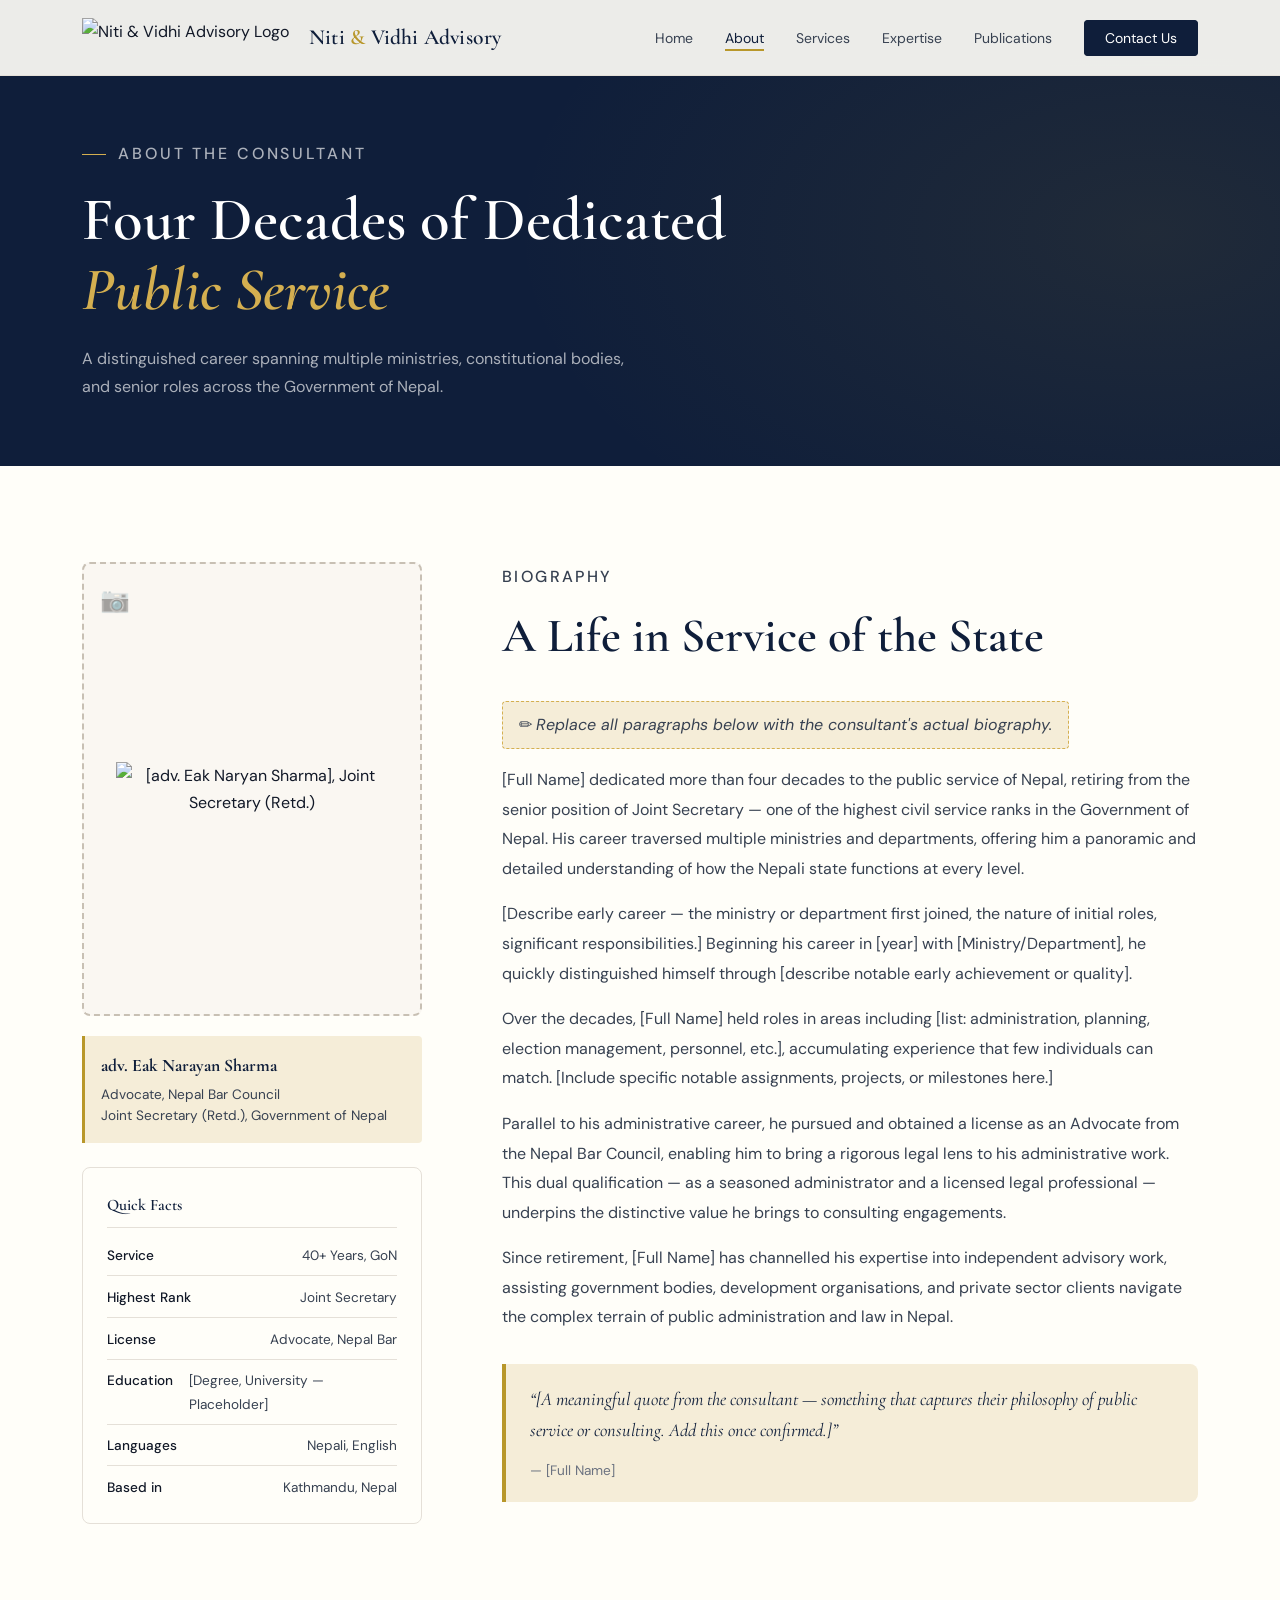
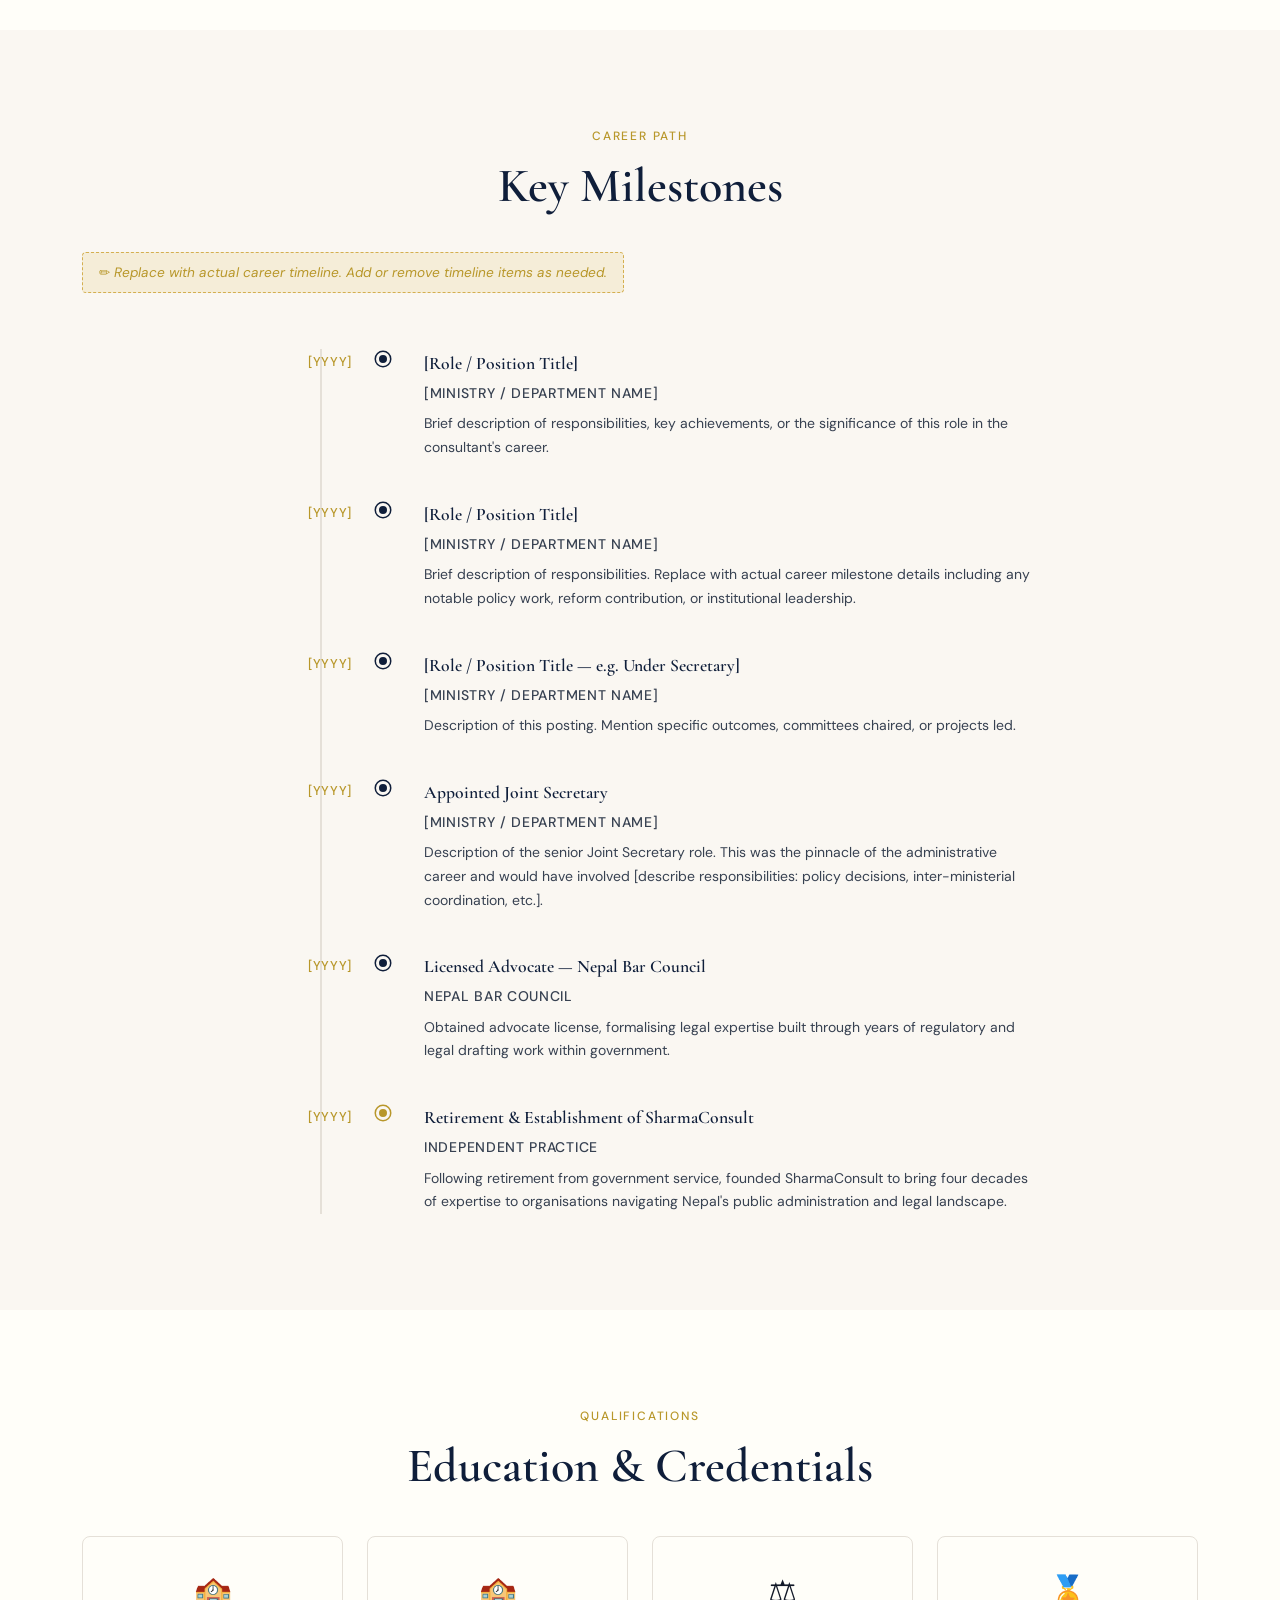
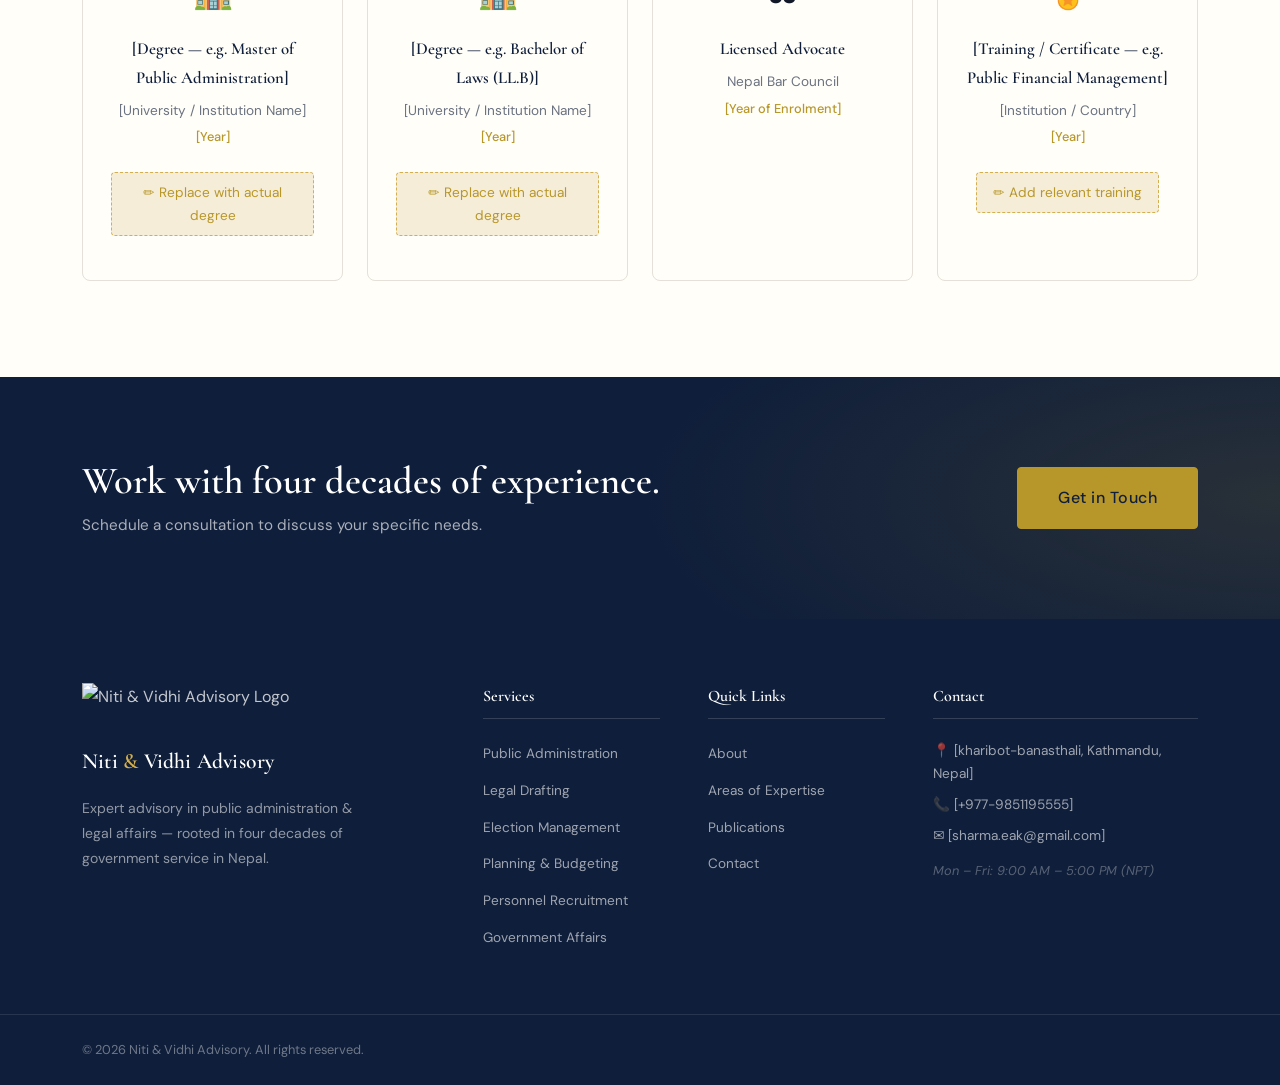
==== commit 4bb7dbe6: "Update about.html" ====
--- a/pages/about.html
+++ b/pages/about.html
@@ -14,8 +14,8 @@
   <header class="site-header" id="site-header">
     <nav class="nav-container">
       
-      <a href="/index.html" class="logo">
-      <img src="/assets/small_logo.svg" alt="Niti & Vidhi Advisory Logo" class="logo-image">
+      <a href="./index.html" class="logo">
+      <img src="./assets/small_logo.svg" alt="Niti & Vidhi Advisory Logo" class="logo-image">
       <span class="logo-text">Niti <span class="logo-accent">&</span> Vidhi Advisory</span>
       </a>
       <!--<a href="index.html" class="logo">
@@ -23,12 +23,12 @@
         <span class="logo-text">Sharma<span class="logo-accent">Consult</span></span>
       </a>-->
       <ul class="nav-links" id="nav-links">
-        <li><a href="/index.html" class="nav-link active">Home</a></li>
-        <li><a href="/pages/about.html" class="nav-link">About</a></li>
-        <li><a href="/pages/services.html" class="nav-link">Services</a></li>
-        <li><a href="/pages/expertise.html" class="nav-link">Expertise</a></li>
-        <li><a href="/pages/publications.html" class="nav-link">Publications</a></li>
-        <li><a href="/pages/contact.html" class="nav-link cta-nav">Contact Us</a></li>
+        <li><a href="./index.html" class="nav-link active">Home</a></li>
+        <li><a href="./pages/about.html" class="nav-link">About</a></li>
+        <li><a href="./pages/services.html" class="nav-link">Services</a></li>
+        <li><a href="./pages/expertise.html" class="nav-link">Expertise</a></li>
+        <li><a href="./pages/publications.html" class="nav-link">Publications</a></li>
+        <li><a href="./pages/contact.html" class="nav-link cta-nav">Contact Us</a></li>
       </ul>
       <button class="hamburger" id="hamburger" aria-label="Toggle menu">
         <span></span><span></span><span></span>
@@ -52,7 +52,7 @@
         <div class="about-img-col">
           <div class="portrait-placeholder" style="aspect-ratio: 3/4;">
             <div class="portrait-inner">
-              <img src="/assets/portrait.png" alt="[adv. Eak Naryan Sharma], Joint Secretary (Retd.)" />
+              <img src="./assets/portrait.png" alt="[adv. Eak Naryan Sharma], Joint Secretary (Retd.)" />
             </div>
           </div>
           <div class="portrait-caption">
@@ -230,8 +230,8 @@
   <footer class="site-footer">
     <div class="container footer-grid">
       <div class="footer-brand">
-        <a href="/index.html" class="logo-footer">
-          <img src="/assets/small_logo.svg" alt="Niti & Vidhi Advisory Logo" class="logo-image-footer">
+        <a href="./index.html" class="logo-footer">
+          <img src="./assets/small_logo.svg" alt="Niti & Vidhi Advisory Logo" class="logo-image-footer">
           <span class="logo-text">Niti <span class="logo-accent">&</span> Vidhi Advisory</span>
         </a>      
         <p class="footer-tagline">Expert advisory in public administration &amp; legal affairs — rooted in four decades of government service in Nepal.</p>
@@ -239,21 +239,21 @@
       <div class="footer-col">
         <h4>Services</h4>
         <ul>
-          <li><a href="/pages/services.html#administration">Public Administration</a></li>
-          <li><a href="/pages/services.html#legal">Legal Drafting</a></li>
-          <li><a href="/pages/services.html#election">Election Management</a></li>
-          <li><a href="/pages/services.html#planning">Planning &amp; Budgeting</a></li>
-          <li><a href="/pages/services.html#recruitment">Personnel Recruitment</a></li>
-          <li><a href="/pages/services.html#government-affairs">Government Affairs</a></li>
+          <li><a href="./pages/services.html#administration">Public Administration</a></li>
+          <li><a href="./pages/services.html#legal">Legal Drafting</a></li>
+          <li><a href="./pages/services.html#election">Election Management</a></li>
+          <li><a href="./pages/services.html#planning">Planning &amp; Budgeting</a></li>
+          <li><a href="./pages/services.html#recruitment">Personnel Recruitment</a></li>
+          <li><a href="./pages/services.html#government-affairs">Government Affairs</a></li>
         </ul>
       </div>
       <div class="footer-col">
         <h4>Quick Links</h4>
         <ul>
-          <li><a href="/pages/about.html">About</a></li>
-          <li><a href="/pages/expertise.html">Areas of Expertise</a></li>
-          <li><a href="/pages/publications.html">Publications</a></li>
-          <li><a href="/pages/contact.html">Contact</a></li>
+          <li><a href="./pages/about.html">About</a></li>
+          <li><a href="./pages/expertise.html">Areas of Expertise</a></li>
+          <li><a href="./pages/publications.html">Publications</a></li>
+          <li><a href="./pages/contact.html">Contact</a></li>
         </ul>
       </div>
       <div class="footer-col footer-contact">
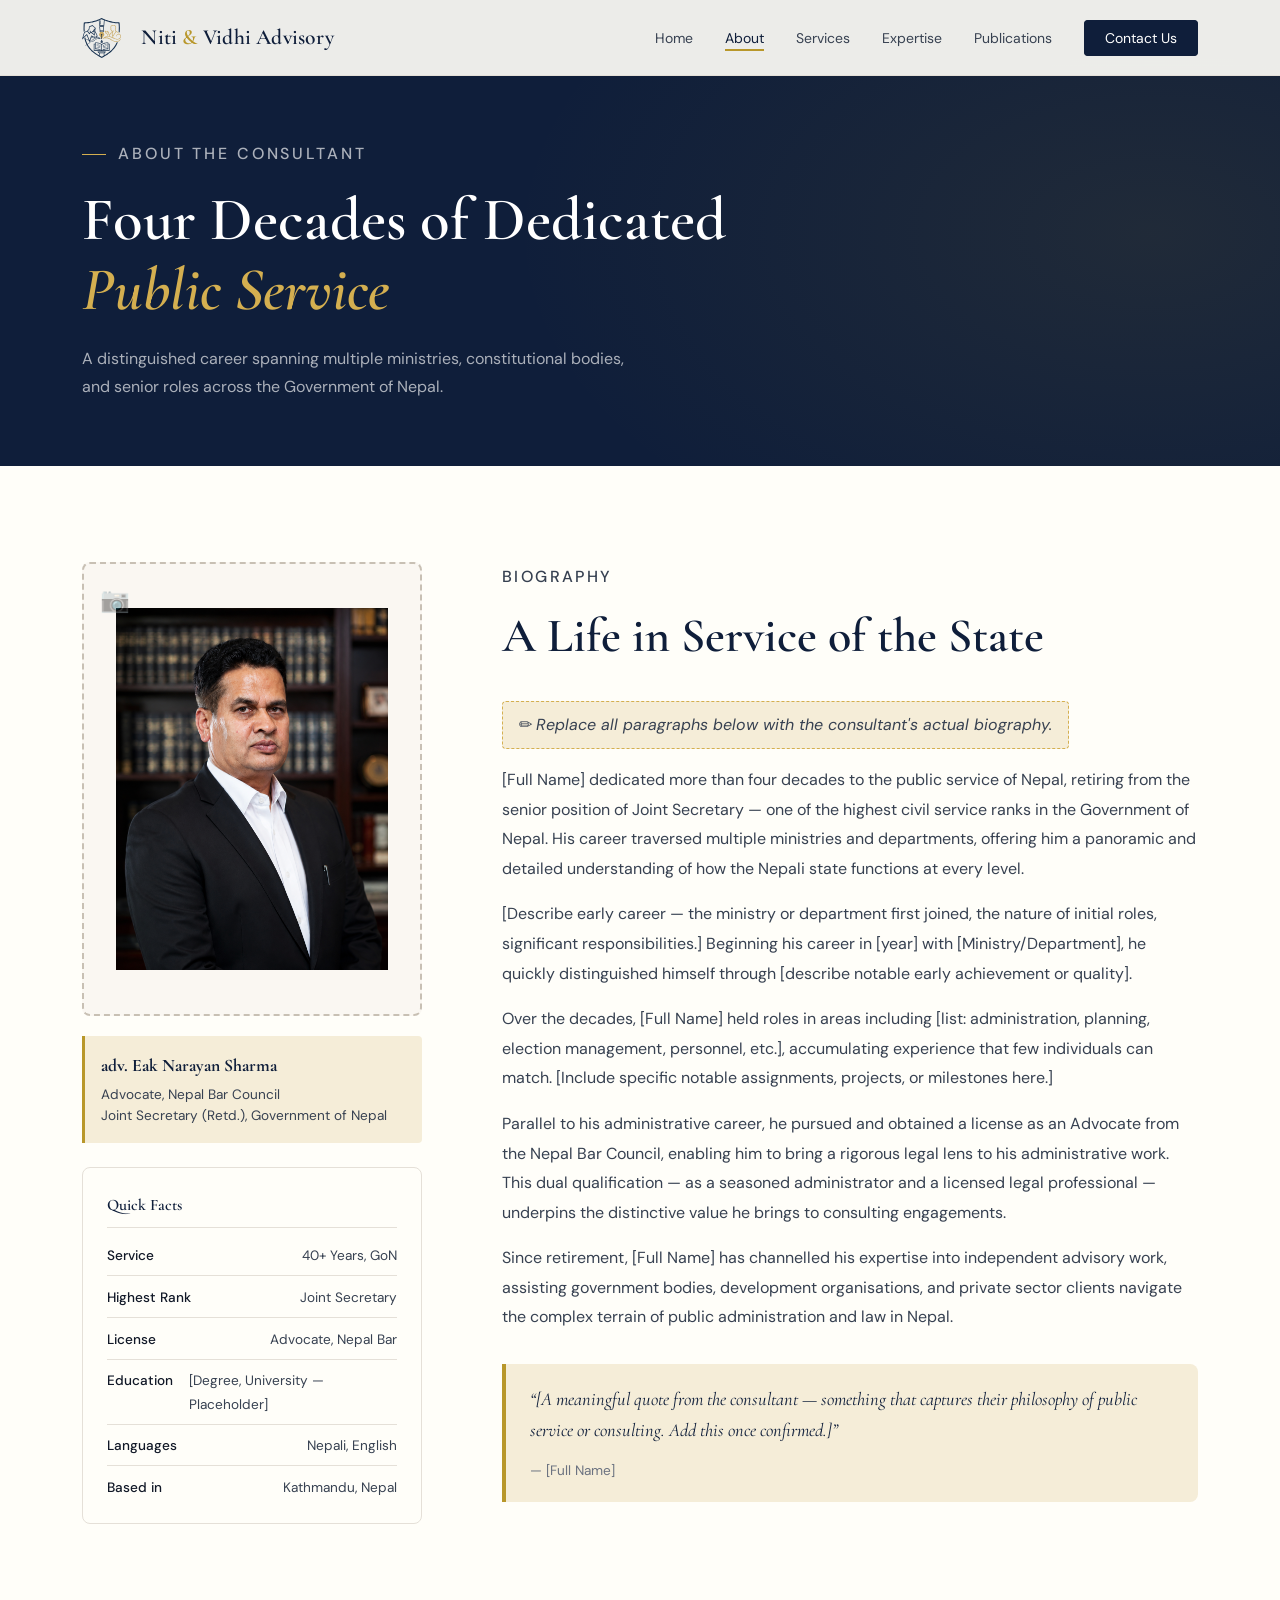
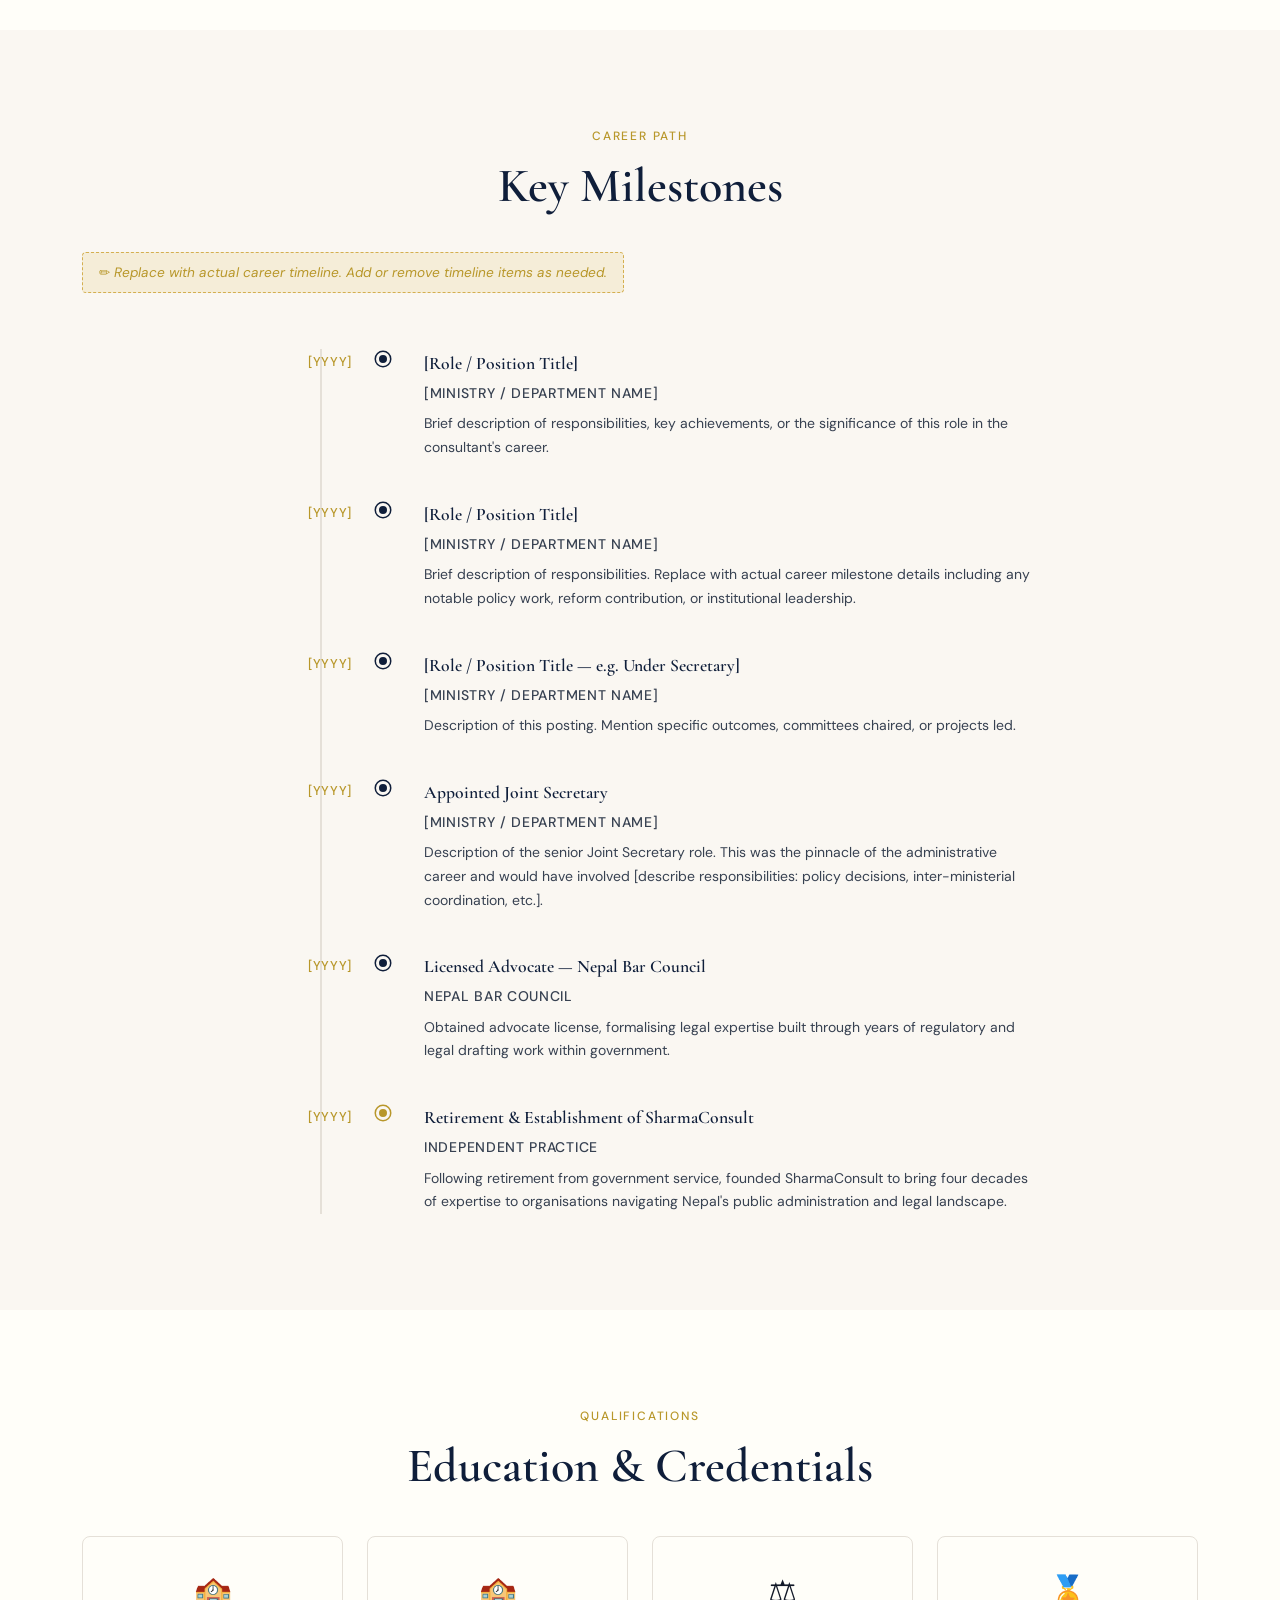
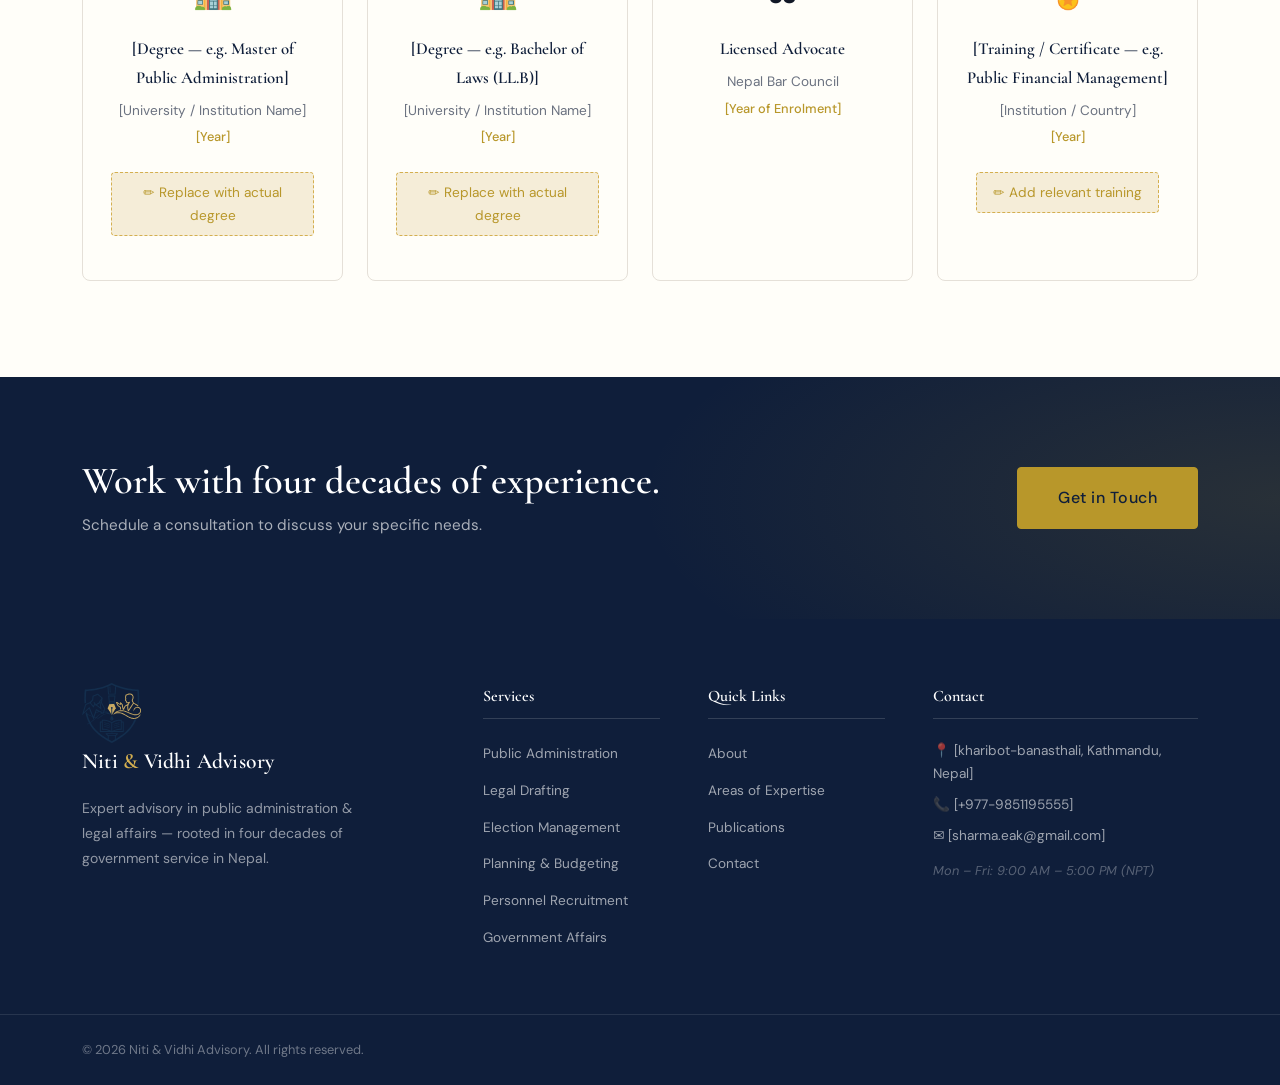
==== commit f665b088: "Update about.html" ====
--- a/pages/about.html
+++ b/pages/about.html
@@ -14,8 +14,8 @@
   <header class="site-header" id="site-header">
     <nav class="nav-container">
       
-      <a href="./index.html" class="logo">
-      <img src="./assets/small_logo.svg" alt="Niti & Vidhi Advisory Logo" class="logo-image">
+      <a href="../index.html" class="logo">
+      <img src="../assets/small_logo.svg" alt="Niti & Vidhi Advisory Logo" class="logo-image">
       <span class="logo-text">Niti <span class="logo-accent">&</span> Vidhi Advisory</span>
       </a>
       <!--<a href="index.html" class="logo">
@@ -23,12 +23,12 @@
         <span class="logo-text">Sharma<span class="logo-accent">Consult</span></span>
       </a>-->
       <ul class="nav-links" id="nav-links">
-        <li><a href="./index.html" class="nav-link active">Home</a></li>
-        <li><a href="./pages/about.html" class="nav-link">About</a></li>
-        <li><a href="./pages/services.html" class="nav-link">Services</a></li>
-        <li><a href="./pages/expertise.html" class="nav-link">Expertise</a></li>
-        <li><a href="./pages/publications.html" class="nav-link">Publications</a></li>
-        <li><a href="./pages/contact.html" class="nav-link cta-nav">Contact Us</a></li>
+        <li><a href="../index.html" class="nav-link active">Home</a></li>
+        <li><a href="../pages/about.html" class="nav-link">About</a></li>
+        <li><a href="../pages/services.html" class="nav-link">Services</a></li>
+        <li><a href="../pages/expertise.html" class="nav-link">Expertise</a></li>
+        <li><a href="../pages/publications.html" class="nav-link">Publications</a></li>
+        <li><a href="../pages/contact.html" class="nav-link cta-nav">Contact Us</a></li>
       </ul>
       <button class="hamburger" id="hamburger" aria-label="Toggle menu">
         <span></span><span></span><span></span>
@@ -52,7 +52,7 @@
         <div class="about-img-col">
           <div class="portrait-placeholder" style="aspect-ratio: 3/4;">
             <div class="portrait-inner">
-              <img src="./assets/portrait.png" alt="[adv. Eak Naryan Sharma], Joint Secretary (Retd.)" />
+              <img src="../assets/portrait.png" alt="[adv. Eak Naryan Sharma], Joint Secretary (Retd.)" />
             </div>
           </div>
           <div class="portrait-caption">
@@ -230,8 +230,8 @@
   <footer class="site-footer">
     <div class="container footer-grid">
       <div class="footer-brand">
-        <a href="./index.html" class="logo-footer">
-          <img src="./assets/small_logo.svg" alt="Niti & Vidhi Advisory Logo" class="logo-image-footer">
+        <a href="../index.html" class="logo-footer">
+          <img src="../assets/small_logo.svg" alt="Niti & Vidhi Advisory Logo" class="logo-image-footer">
           <span class="logo-text">Niti <span class="logo-accent">&</span> Vidhi Advisory</span>
         </a>      
         <p class="footer-tagline">Expert advisory in public administration &amp; legal affairs — rooted in four decades of government service in Nepal.</p>
@@ -239,21 +239,21 @@
       <div class="footer-col">
         <h4>Services</h4>
         <ul>
-          <li><a href="./pages/services.html#administration">Public Administration</a></li>
-          <li><a href="./pages/services.html#legal">Legal Drafting</a></li>
-          <li><a href="./pages/services.html#election">Election Management</a></li>
-          <li><a href="./pages/services.html#planning">Planning &amp; Budgeting</a></li>
-          <li><a href="./pages/services.html#recruitment">Personnel Recruitment</a></li>
-          <li><a href="./pages/services.html#government-affairs">Government Affairs</a></li>
+          <li><a href="../pages/services.html#administration">Public Administration</a></li>
+          <li><a href="../pages/services.html#legal">Legal Drafting</a></li>
+          <li><a href="../pages/services.html#election">Election Management</a></li>
+          <li><a href="../pages/services.html#planning">Planning &amp; Budgeting</a></li>
+          <li><a href="../pages/services.html#recruitment">Personnel Recruitment</a></li>
+          <li><a href="../pages/services.html#government-affairs">Government Affairs</a></li>
         </ul>
       </div>
       <div class="footer-col">
         <h4>Quick Links</h4>
         <ul>
-          <li><a href="./pages/about.html">About</a></li>
-          <li><a href="./pages/expertise.html">Areas of Expertise</a></li>
-          <li><a href="./pages/publications.html">Publications</a></li>
-          <li><a href="./pages/contact.html">Contact</a></li>
+          <li><a href="../pages/about.html">About</a></li>
+          <li><a href="../pages/expertise.html">Areas of Expertise</a></li>
+          <li><a href="../pages/publications.html">Publications</a></li>
+          <li><a href="../pages/contact.html">Contact</a></li>
         </ul>
       </div>
       <div class="footer-col footer-contact">
